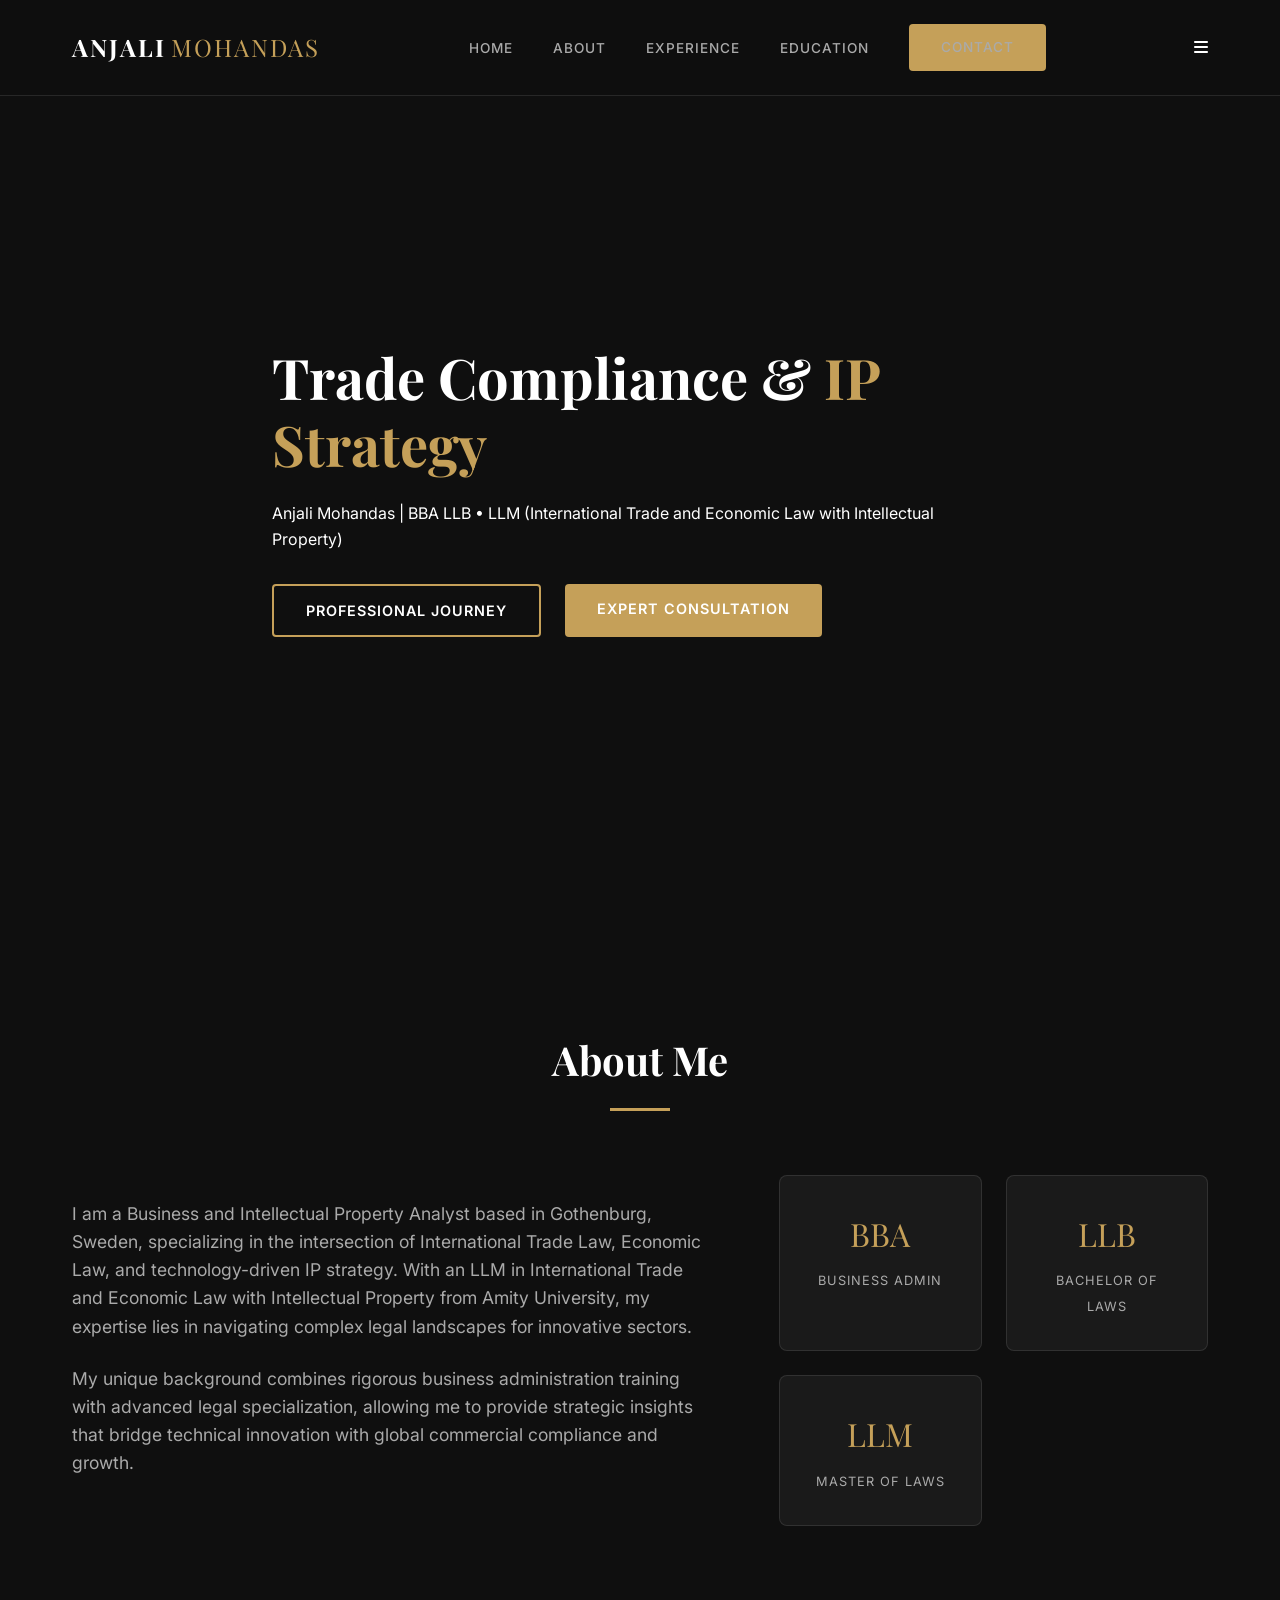
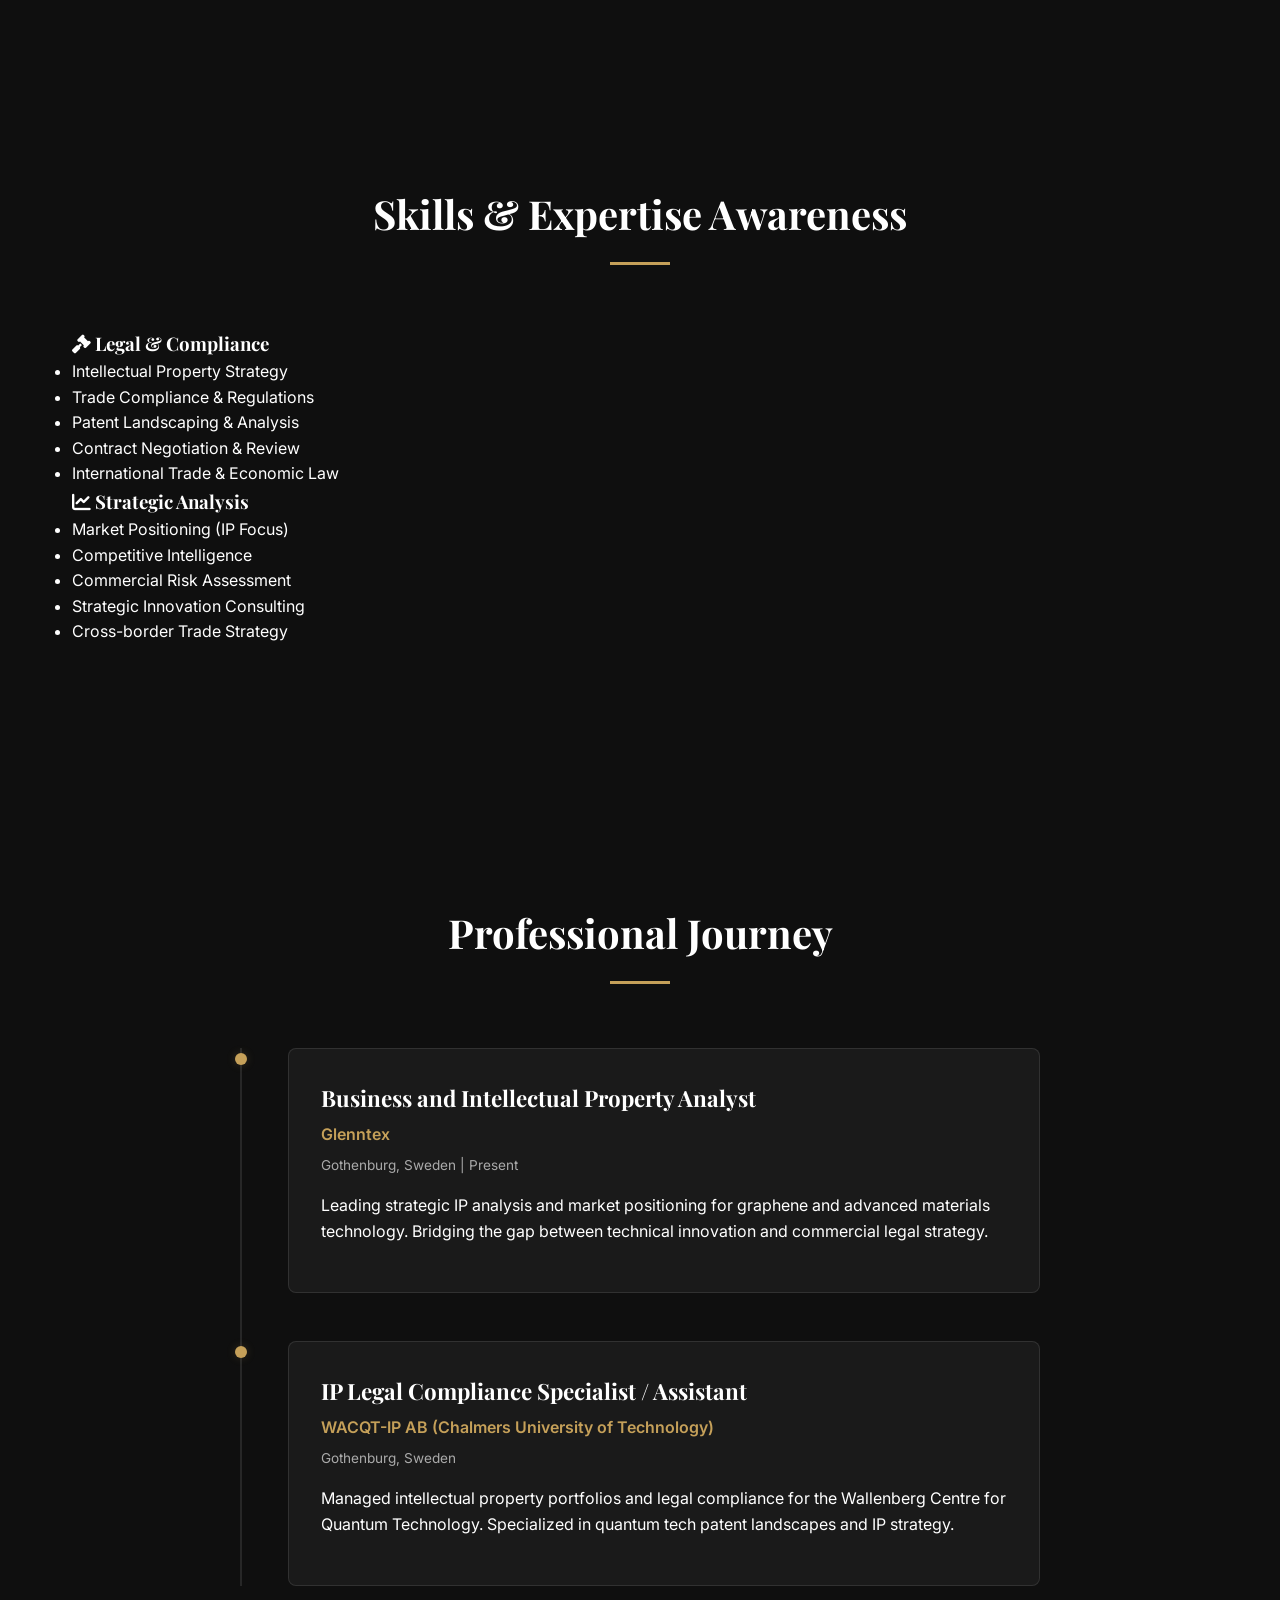
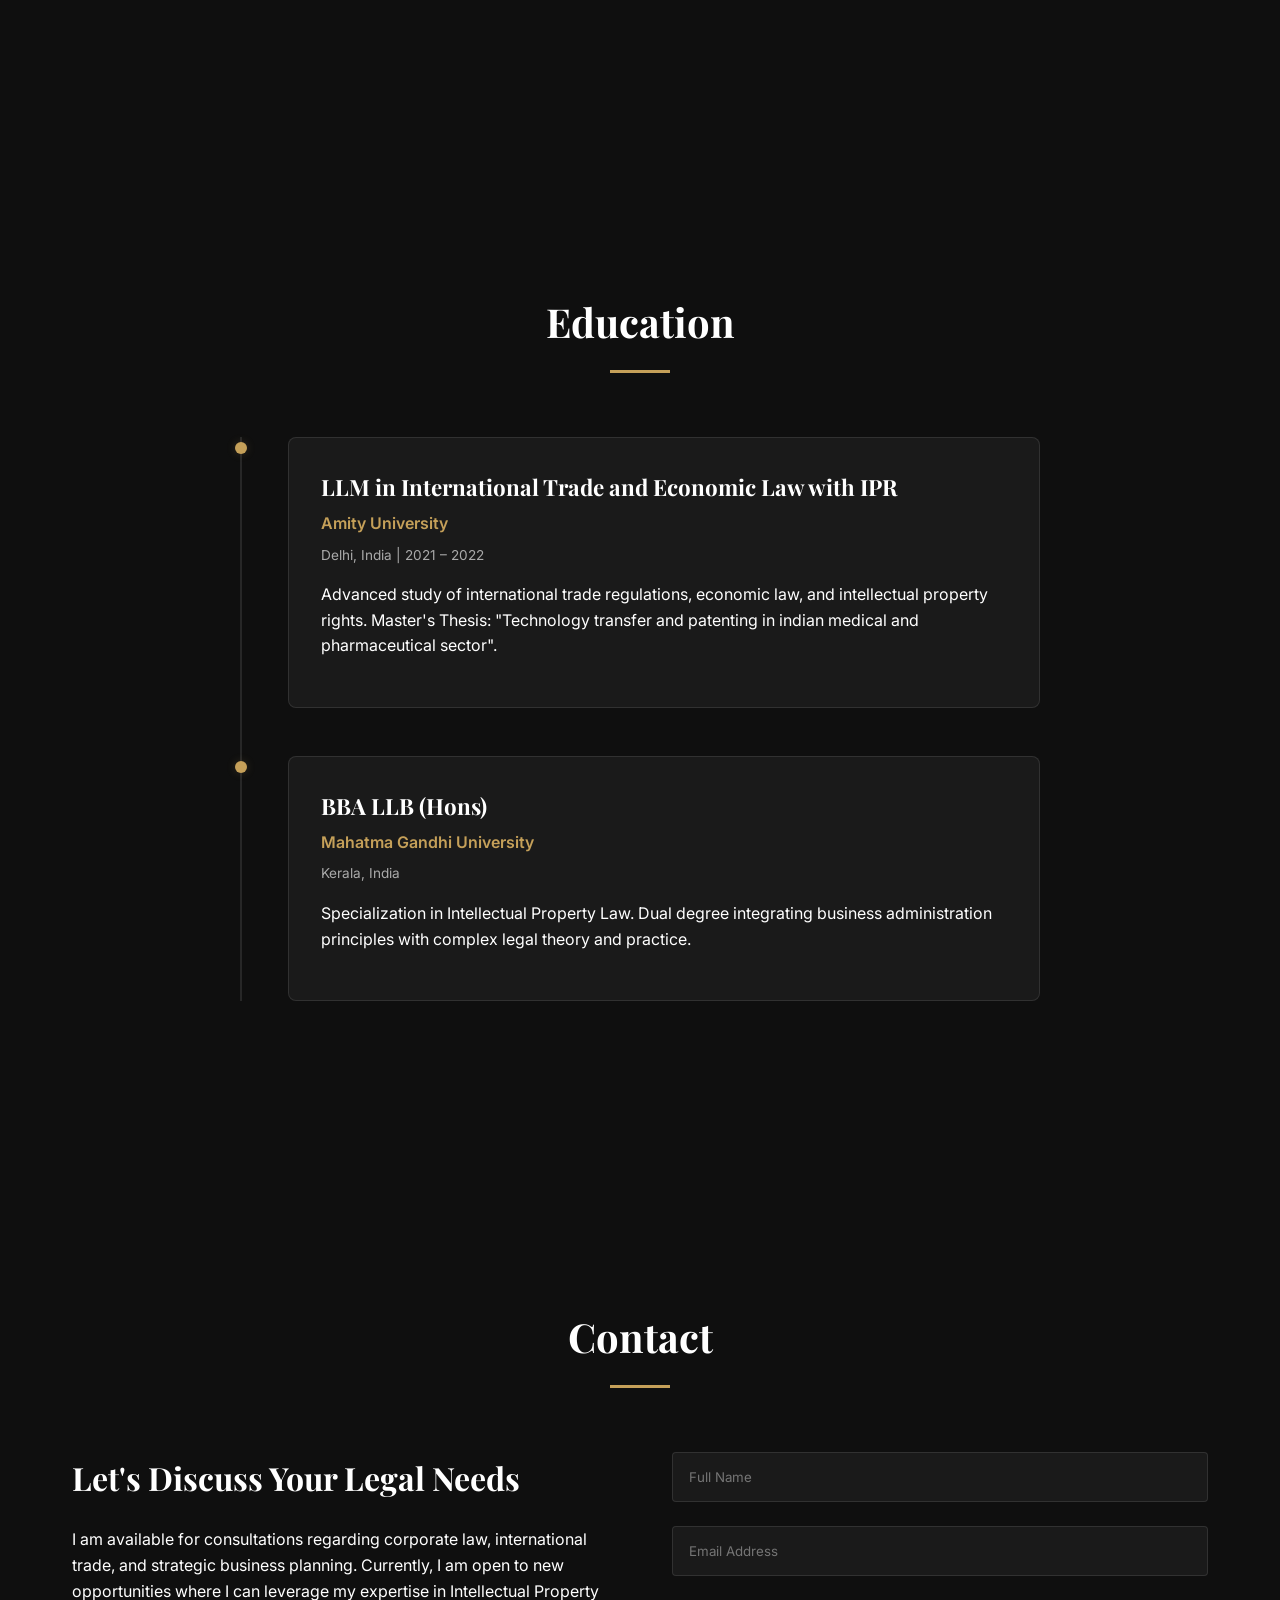
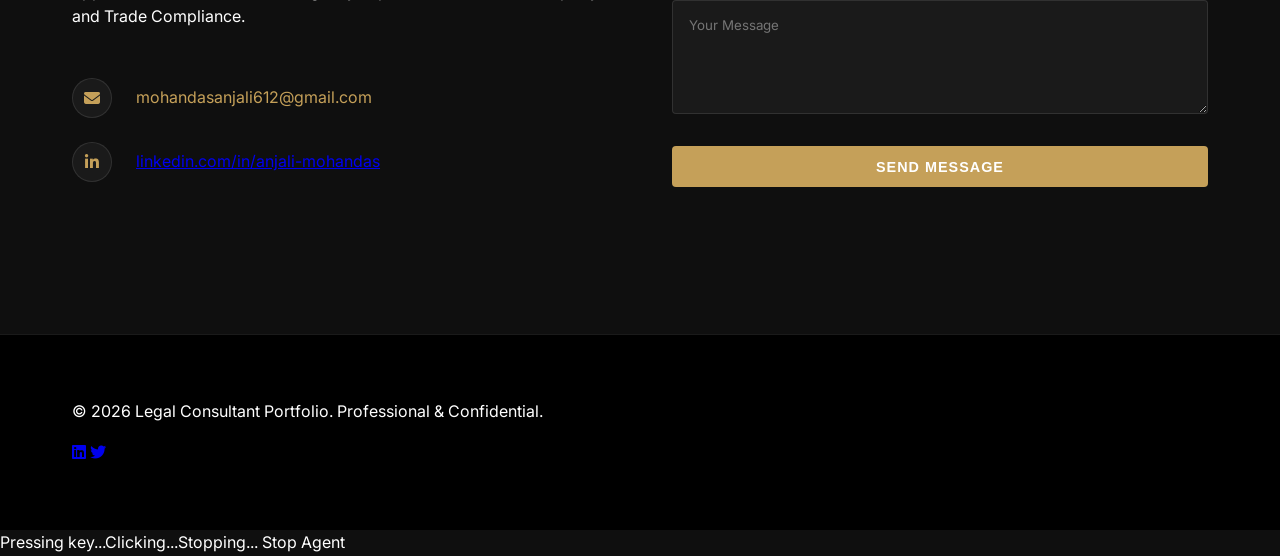
==== index.html @ e1465876 "Create index.html" ====
<!DOCTYPE html>
<html lang="en">

<head>
    <meta charset="UTF-8">
    <meta name="viewport" content="width=device-width, initial-scale=1.0">
    <meta name="description"
        content="Professional Portfolio of a Legal Consultant (BBA, LLB, LLM). Specialized in international business law and corporate legal strategy.">
    <title>Legal Consultant | Professional Portfolio</title>
    <!-- Google Fonts: Inter and Playfair Display for a premium look -->
    <link rel="preconnect" href="https://fonts.googleapis.com">
    <link rel="preconnect" href="https://fonts.gstatic.com" crossorigin>
    <link
        href="https://fonts.googleapis.com/css2?family=Inter:wght@300;400;600&family=Playfair+Display:ital,wght@0,700;1,700&display=swap"
        rel="stylesheet">
    <!-- Font Awesome for icons -->
    <link rel="stylesheet" href="https://cdnjs.cloudflare.com/ajax/libs/font-awesome/6.4.0/css/all.min.css">
    <link rel="stylesheet" href="style.css">
</head>

<body class="dark-theme">
    <nav class="navbar">
        <div class="container">
            <a href="#" class="logo">ANJALI<span>MOHANDAS</span></a>
            <ul class="nav-links">
                <li><a href="#home">Home</a></li>
                <li><a href="#about">About</a></li>
                <li><a href="#experience">Experience</a></li>
                <li><a href="#education">Education</a></li>
                <li><a href="#contact" class="btn btn-primary">Contact</a></li>
            </ul>
            <div class="menu-toggle">
                <i class="fas fa-bars"></i>
            </div>
        </div>
    </nav>

    <header id="home" class="hero">
        <div class="hero-overlay"></div>
        <div class="container hero-content">
            <h1 class="fade-in">Trade Compliance & <span>IP Strategy</span></h1>
            <p class="fade-in delay-1">Anjali Mohandas | BBA LLB • LLM (International Trade and Economic Law with
                Intellectual Property)</p>
            <div class="hero-btns fade-in delay-2">
                <a href="#experience" class="btn btn-outline">Professional Journey</a>
                <a href="#contact" class="btn btn-primary">Expert Consultation</a>

            </div>
        </div>
    </header>

    <section id="about" class="section about">
        <div class="container">
            <div class="section-header">
                <h2 class="title">About Me</h2>
                <div class="underline"></div>
            </div>
            <div class="about-grid">
                <div class="about-text">
                    <p>I am a Business and Intellectual Property Analyst based in Gothenburg, Sweden, specializing in
                        the intersection of International Trade Law, Economic Law, and technology-driven IP strategy.
                        With an
                        LLM in International Trade and Economic Law with Intellectual Property from Amity University, my
                        expertise lies in navigating complex legal
                        landscapes for innovative sectors.</p>
                    <p>My unique background combines rigorous business administration training with advanced legal
                        specialization, allowing me to provide strategic insights that bridge technical innovation with
                        global commercial compliance and growth.</p>
                </div>
                <div class="about-stats">
                    <div class="stat-card">
                        <span class="stat-number">BBA</span>
                        <span class="stat-label">Business Admin</span>
                    </div>
                    <div class="stat-card">
                        <span class="stat-number">LLB</span>
                        <span class="stat-label">Bachelor of Laws</span>
                    </div>
                    <div class="stat-card">
                        <span class="stat-number">LLM</span>
                        <span class="stat-label">Master of Laws</span>
                    </div>
                </div>
            </div>
        </div>
    </section>

    <section id="skills" class="section skills">
        <div class="container">
            <div class="section-header">
                <h2 class="title">Skills & Expertise Awareness</h2>
                <div class="underline"></div>
            </div>
            <div class="skills-grid">
                <div class="skill-category">
                    <h3><i class="fas fa-gavel"></i> Legal & Compliance</h3>
                    <ul class="skill-list">
                        <li>Intellectual Property Strategy</li>
                        <li>Trade Compliance & Regulations</li>
                        <li>Patent Landscaping & Analysis</li>
                        <li>Contract Negotiation & Review</li>
                        <li>International Trade & Economic Law</li>
                    </ul>
                </div>
                <div class="skill-category">
                    <h3><i class="fas fa-chart-line"></i> Strategic Analysis</h3>
                    <ul class="skill-list">
                        <li>Market Positioning (IP Focus)</li>
                        <li>Competitive Intelligence</li>
                        <li>Commercial Risk Assessment</li>
                        <li>Strategic Innovation Consulting</li>
                        <li>Cross-border Trade Strategy</li>
                    </ul>
                </div>

            </div>
        </div>
    </section>

    <section id="experience" class="section experience">
        <div class="container">
            <div class="section-header">
                <h2 class="title">Professional Journey</h2>
                <div class="underline"></div>
            </div>
            <div class="timeline">
                <div class="timeline-item">
                    <div class="timeline-dot"></div>
                    <div class="timeline-content">
                        <h3>Business and Intellectual Property Analyst</h3>
                        <p class="company">Glenntex</p>
                        <p class="date">Gothenburg, Sweden | Present</p>
                        <p>Leading strategic IP analysis and market positioning for graphene and advanced materials
                            technology. Bridging the gap between technical innovation and commercial legal strategy.</p>
                    </div>
                </div>
                <div class="timeline-item">
                    <div class="timeline-dot"></div>
                    <div class="timeline-content">
                        <h3>IP Legal Compliance Specialist / Assistant</h3>
                        <p class="company">WACQT-IP AB (Chalmers University of Technology)</p>
                        <p class="date">Gothenburg, Sweden</p>
                        <p>Managed intellectual property portfolios and legal compliance for the Wallenberg Centre for
                            Quantum Technology. Specialized in quantum tech patent landscapes and IP strategy.</p>
                    </div>
                </div>
            </div>
        </div>
    </section>

    <section id="education" class="section education">
        <div class="container">
            <div class="section-header">
                <h2 class="title">Education</h2>
                <div class="underline"></div>
            </div>
            <div class="timeline">
                <div class="timeline-item">
                    <div class="timeline-dot"></div>
                    <div class="timeline-content">
                        <h3>LLM in International Trade and Economic Law with IPR</h3>
                        <p class="company">Amity University</p>
                        <p class="date">Delhi, India | 2021 – 2022</p>
                        <p>Advanced study of international trade regulations, economic law, and intellectual property
                            rights. Master's Thesis: "Technology transfer and patenting in indian medical and
                            pharmaceutical sector".</p>
                    </div>
                </div>
                <div class="timeline-item">
                    <div class="timeline-dot"></div>
                    <div class="timeline-content">
                        <h3>BBA LLB (Hons)</h3>
                        <p class="company">Mahatma Gandhi University</p>
                        <p class="date">Kerala, India</p>
                        <p>Specialization in Intellectual Property Law. Dual degree integrating business administration
                            principles with complex legal theory and practice.</p>
                    </div>
                </div>
            </div>
        </div>
    </section>

    <section id="contact" class="section contact">
        <div class="container">
            <div class="section-header">
                <h2 class="title">Contact</h2>
                <div class="underline"></div>
            </div>
            <div class="contact-wrapper">
                <div class="contact-info">
                    <h3>Let's Discuss Your Legal Needs</h3>
                    <p>I am available for consultations regarding corporate law, international trade, and strategic
                        business planning. Currently, I am open to new opportunities where I can leverage my expertise
                        in Intellectual Property and Trade Compliance.</p>
                    <div class="contact-details">
                        <div class="detail-item">
                            <i class="fas fa-envelope"></i>
                            <span>mohandasanjali612@gmail.com</span>
                        </div>
                        <div class="detail-item">
                            <i class="fab fa-linkedin-in"></i>
                            <a href="https://www.linkedin.com/in/anjali-mohandas/" target="_blank"
                                class="contact-link">linkedin.com/in/anjali-mohandas</a>
                        </div>
                    </div>
                </div>
                <form class="contact-form">
                    <div class="form-group">
                        <input type="text" placeholder="Full Name" required>
                    </div>
                    <div class="form-group">
                        <input type="email" placeholder="Email Address" required>
                    </div>
                    <div class="form-group">
                        <textarea placeholder="Your Message" rows="5" required></textarea>
                    </div>
                    <button type="submit" class="btn btn-primary full-width">Send Message</button>
                </form>
            </div>
        </div>
    </section>

    <footer class="footer">
        <div class="container">
            <div class="footer-content">
                <p>&copy; 2026 Legal Consultant Portfolio. Professional & Confidential.</p>
                <div class="social-links">
                    <a href="#"><i class="fab fa-linkedin"></i></a>
                    <a href="#"><i class="fab fa-twitter"></i></a>
                </div>
            </div>
        </div>
    </footer>

    <script src="main.js"></script>
</body>

</html>
Pressing key...Clicking...Stopping...

Stop Agent
---- style.css ----
:root {
      --primary-color: #C5A059; /* Gold/Brass */
    --primary-hover: #b08d4a;
      --bg-dark: #0F0F0F;
      --bg-card: #1A1A1A;
      --text-main: #FFFFFF;
      --text-muted: #AAAAAA;
      --accent-glow: rgba(197, 160, 89, 0.2);
      --border-color: rgba(255, 255, 255, 0.1);
      --transition: all 0.3s cubic-bezier(0.4, 0, 0.2, 1);
}

* {
      margin: 0;
      padding: 0;
      box-sizing: border-box;
}

html {
      scroll-behavior: smooth;
}

body {
      font-family: 'Inter', sans-serif;
      background-color: var(--bg-dark);
      color: var(--text-main);
      line-height: 1.6;
      overflow-x: hidden;
}

h1, h2, h3, .logo {
      font-family: 'Playfair Display', serif;
}

.container {
      max-width: 1200px;
      margin: 0 auto;
      padding: 0 2rem;
}

/* Typography */
h1 {
      font-size: 3.5rem;
      line-height: 1.2;
      margin-bottom: 1.5rem;
}

h2 {
      font-size: 2.5rem;
}

p {
      margin-bottom: 1rem;
}

span {
      color: var(--primary-color);
}

/* Buttons */
.btn {
      display: inline-block;
      padding: 0.8rem 2rem;
      border-radius: 4px;
      text-decoration: none;
      font-weight: 600;
      font-size: 0.9rem;
      text-transform: uppercase;
      letter-spacing: 1px;
      cursor: pointer;
      transition: var(--transition);
      border: none;
}

.btn-primary {
      background-color: var(--primary-color);
      color: white;
}

.btn-primary:hover {
      background-color: var(--primary-hover);
      transform: translateY(-2px);
      box-shadow: 0 4px 15px var(--accent-glow);
}

.btn-outline {
      background: transparent;
      color: white;
      border: 2px solid var(--primary-color);
}

.btn-outline:hover {
      background: var(--primary-color);
      transform: translateY(-2px);
}

.full-width {
      width: 100%;
}

/* Navbar */
.navbar {
      position: fixed;
      top: 0;
      left: 0;
      width: 100%;
      padding: 1.5rem 0;
      background: rgba(15, 15, 15, 0.95);
      backdrop-filter: blur(10px);
      z-index: 1000;
      border-bottom: 1px solid var(--border-color);
}

.navbar .container {
      display: flex;
      justify-content: space-between;
      align-items: center;
}

.logo {
      font-size: 1.5rem;
      font-weight: 700;
      color: white;
      text-decoration: none;
      letter-spacing: 2px;
}

.logo span {
      font-weight: 300;
      margin-left: 5px;
}

.nav-links {
      display: flex;
      list-style: none;
      align-items: center;
      gap: 2.5rem;
}

.nav-links a {
      text-decoration: none;
      color: var(--text-muted);
      font-size: 0.85rem;
      font-weight: 500;
      text-transform: uppercase;
      letter-spacing: 1px;
      transition: var(--transition);
}

.nav-links a:hover {
      color: var(--primary-color);
}

/* Hero Section */
.hero {
      height: 100vh;
      display: flex;
      align-items: center;
      background: linear-gradient(135deg, rgba(15, 15, 15, 0.8), rgba(15, 15, 15, 0.95)), url('https://images.unsplash.com/photo-1589829545856-d10d557cf95f?auto=format&fit=crop&q=80&w=1920');
      background-size: cover;
      background-position: center;
      background-attachment: fixed;
      position: relative;
      padding-top: 80px;
}

.hero-content {
      max-width: 800px;
      position: relative;
      z-index: 2;
}

.hero-btns {
      margin-top: 2rem;
      display: flex;
      gap: 1.5rem;
}

/* Common Section Styles */
.section {
      padding: 8rem 0;
}

.section-header {
      text-align: center;
      margin-bottom: 4rem;
}

.underline {
      width: 60px;
      height: 3px;
      background: var(--primary-color);
      margin: 1rem auto 0;
}

/* About Section */
.about-grid {
      display: grid;
      grid-template-columns: 1.2fr 0.8fr;
      gap: 4rem;
      align-items: center;
}

.about-text p {
      color: var(--text-muted);
      font-size: 1.1rem;
      margin-bottom: 1.5rem;
}

.about-stats {
      display: grid;
      grid-template-columns: repeat(auto-fit, minmax(150px, 1fr));
      gap: 1.5rem;
}

.stat-card {
      background: var(--bg-card);
      padding: 2rem;
      text-align: center;
      border-radius: 8px;
      border: 1px solid var(--border-color);
      transition: var(--transition);
}

.stat-card:hover {
      border-color: var(--primary-color);
      transform: translateY(-5px);
}

.stat-number {
      display: block;
      font-family: 'Playfair Display', serif;
      font-size: 2rem;
      color: var(--primary-color);
      margin-bottom: 0.5rem;
}

.stat-label {
      font-size: 0.8rem;
      text-transform: uppercase;
      letter-spacing: 1px;
      color: var(--text-muted);
}

/* Experience Timeline */
.timeline {
      position: relative;
      max-width: 800px;
      margin: 0 auto;
}

.timeline::before {
      content: '';
      position: absolute;
      left: 0;
      top: 0;
      height: 100%;
      width: 2px;
      background: var(--border-color);
}

.timeline-item {
      position: relative;
      padding-left: 3rem;
      margin-bottom: 3rem;
}

.timeline-dot {
      position: absolute;
      left: -5px;
      top: 5px;
      width: 12px;
      height: 12px;
      background: var(--primary-color);
      border-radius: 50%;
      box-shadow: 0 0 10px var(--accent-glow);
}

.timeline-content {
      background: var(--bg-card);
      padding: 2rem;
      border-radius: 8px;
      border: 1px solid var(--border-color);
}

.timeline-content h3 {
      margin-bottom: 0.3rem;
      font-size: 1.4rem;
}

.company {
      color: var(--primary-color);
      font-weight: 600;
      margin-bottom: 0.5rem;
}

.date {
      font-size: 0.85rem;
      color: var(--text-muted);
      margin-bottom: 1rem;
}

/* Contact Section */
.contact-wrapper {
      display: grid;
      grid-template-columns: 1fr 1fr;
      gap: 4rem;
}

.contact-info h3 {
      font-size: 2rem;
      margin-bottom: 1.5rem;
}

.contact-details {
      margin-top: 3rem;
}

.detail-item {
      display: flex;
      align-items: center;
      gap: 1.5rem;
      margin-bottom: 1.5rem;
}

.detail-item i {
      width: 40px;
      height: 40px;
      background: var(--bg-card);
      display: flex;
      align-items: center;
      justify-content: center;
      border-radius: 50%;
      color: var(--primary-color);
      border: 1px solid var(--border-color);
}

.contact-form .form-group {
      margin-bottom: 1.5rem;
}

.contact-form input, .contact-form textarea {
      width: 100%;
      padding: 1rem;
      background: var(--bg-card);
      border: 1px solid var(--border-color);
      color: white;
      border-radius: 4px;
      font-family: inherit;
      transition: var(--transition);
}

.contact-form input:focus, .contact-form textarea:focus {
      outline: none;
      border-color: var(--primary-color);
      box-shadow: 0 0 10px var(--accent-glow);
}

/* Footer */
.footer {
      padding: 4rem 0;
      border-top: 1px solid var(--border-color);
      background: #000;
}

.foot
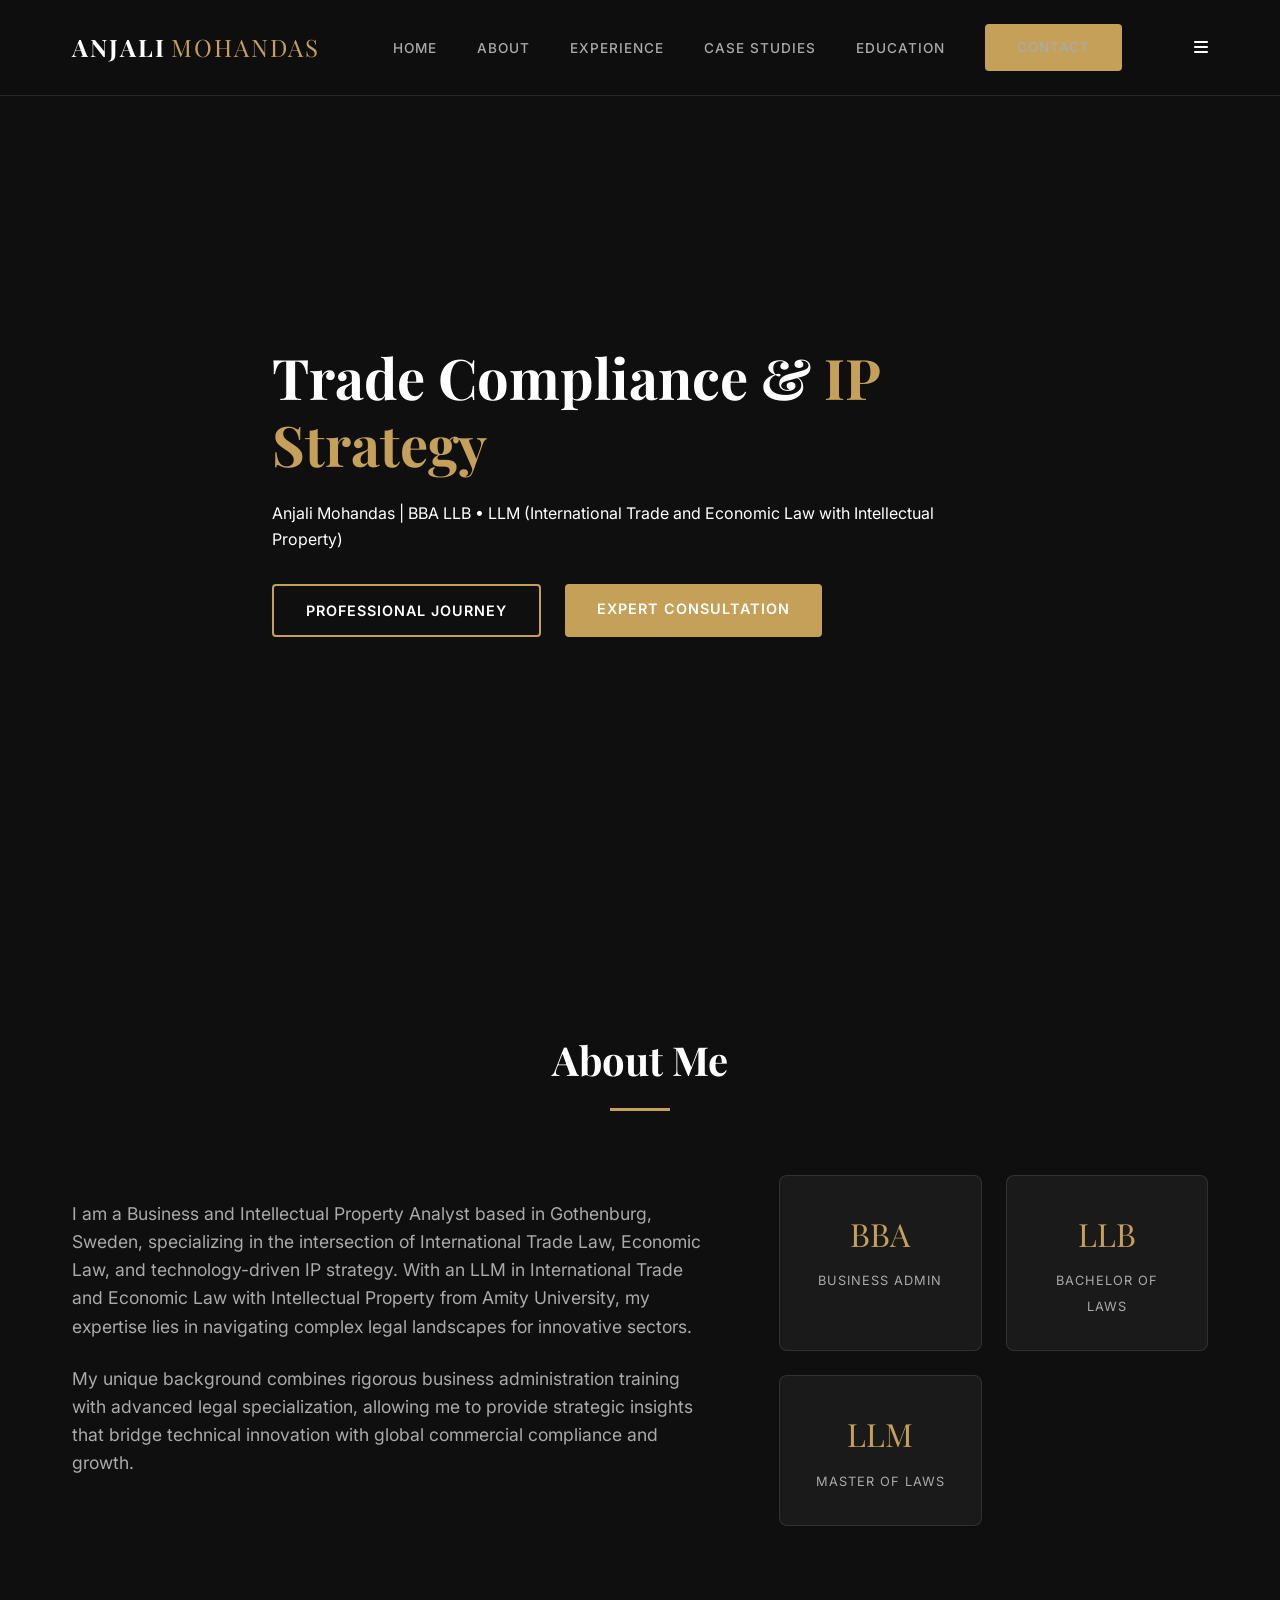
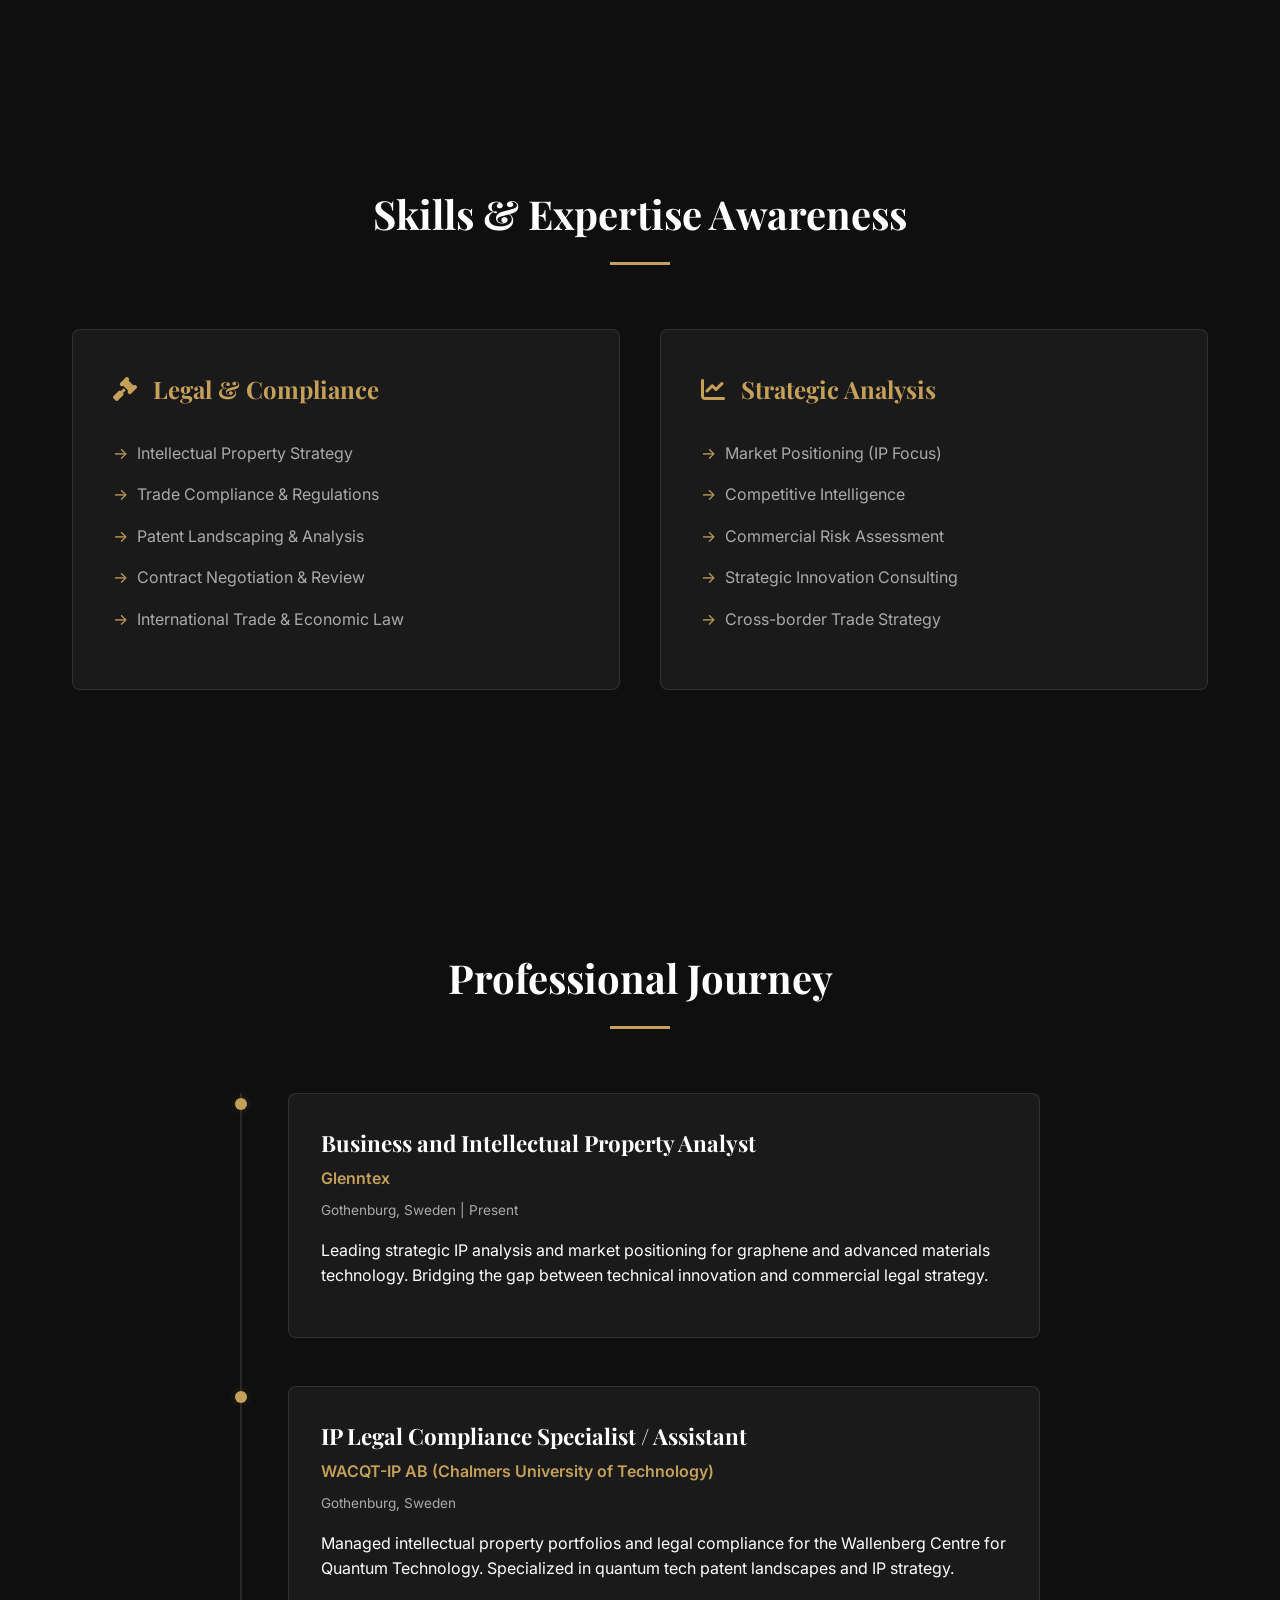
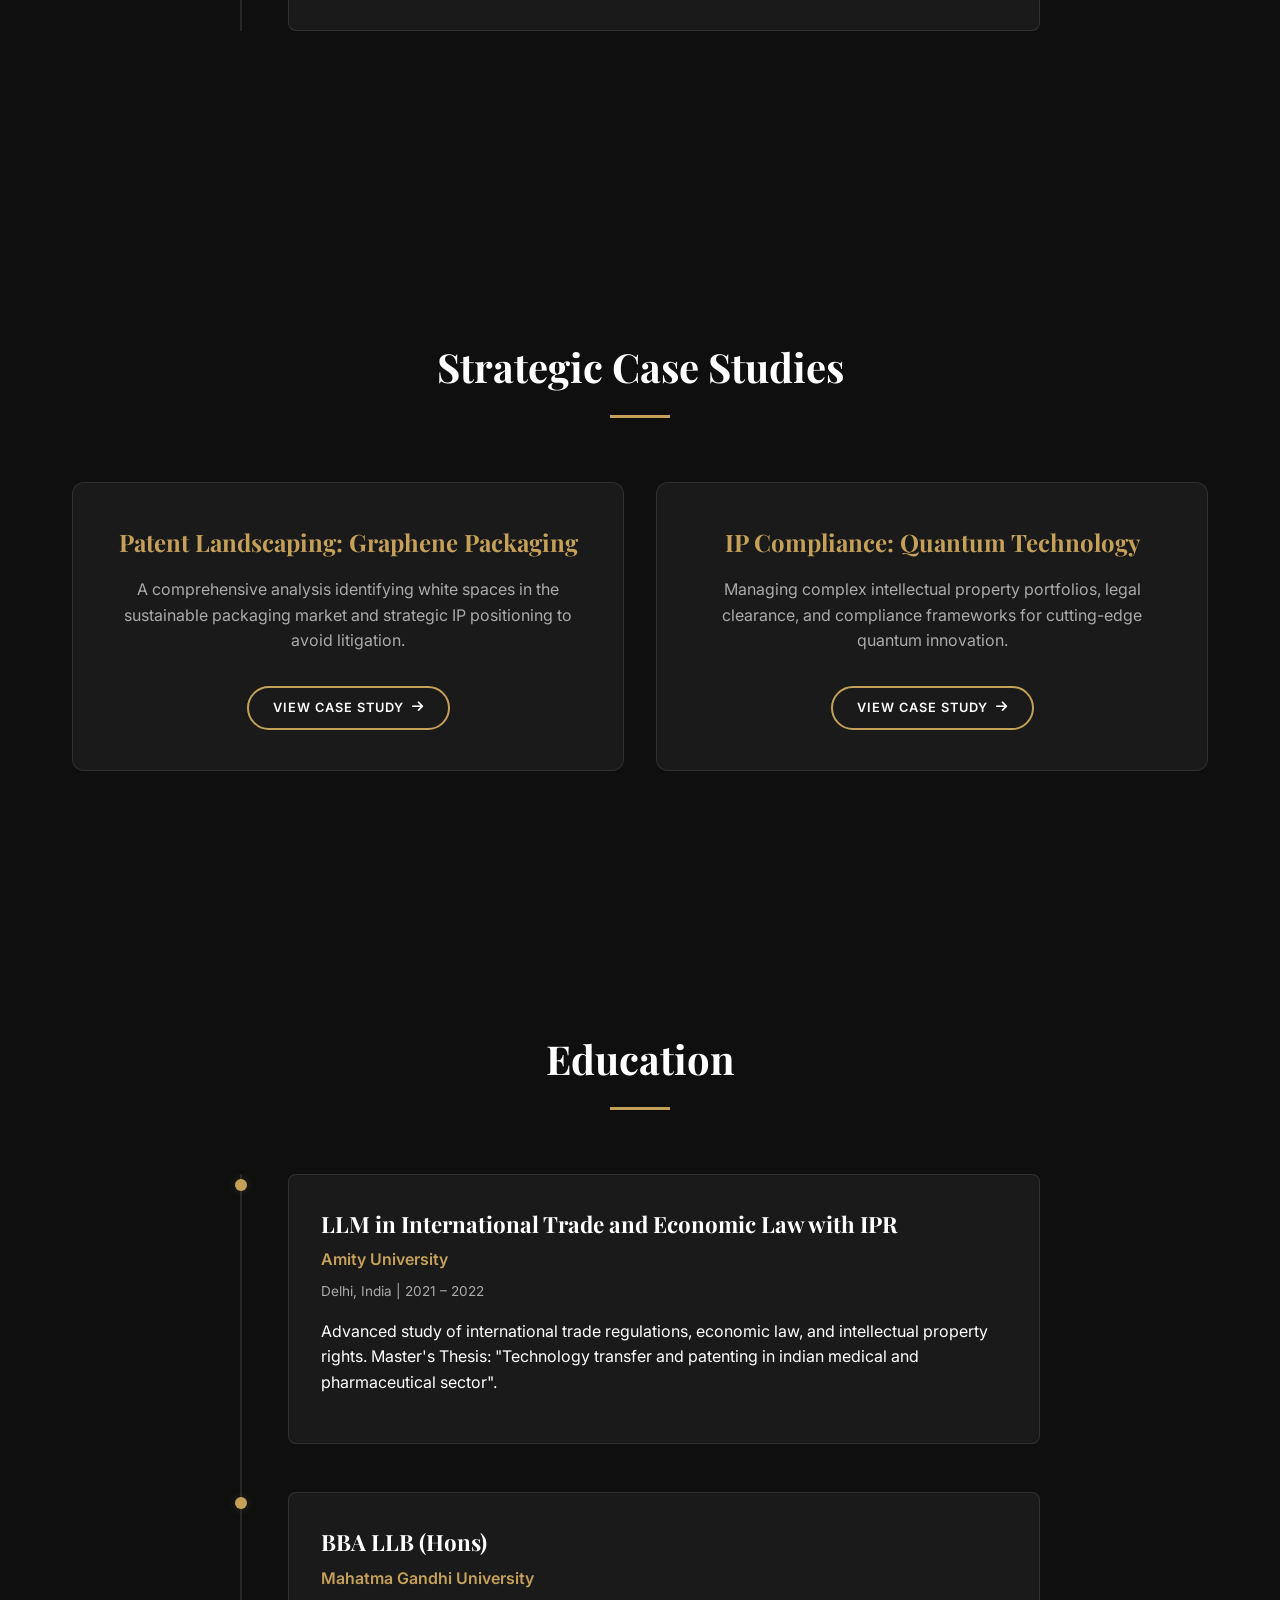
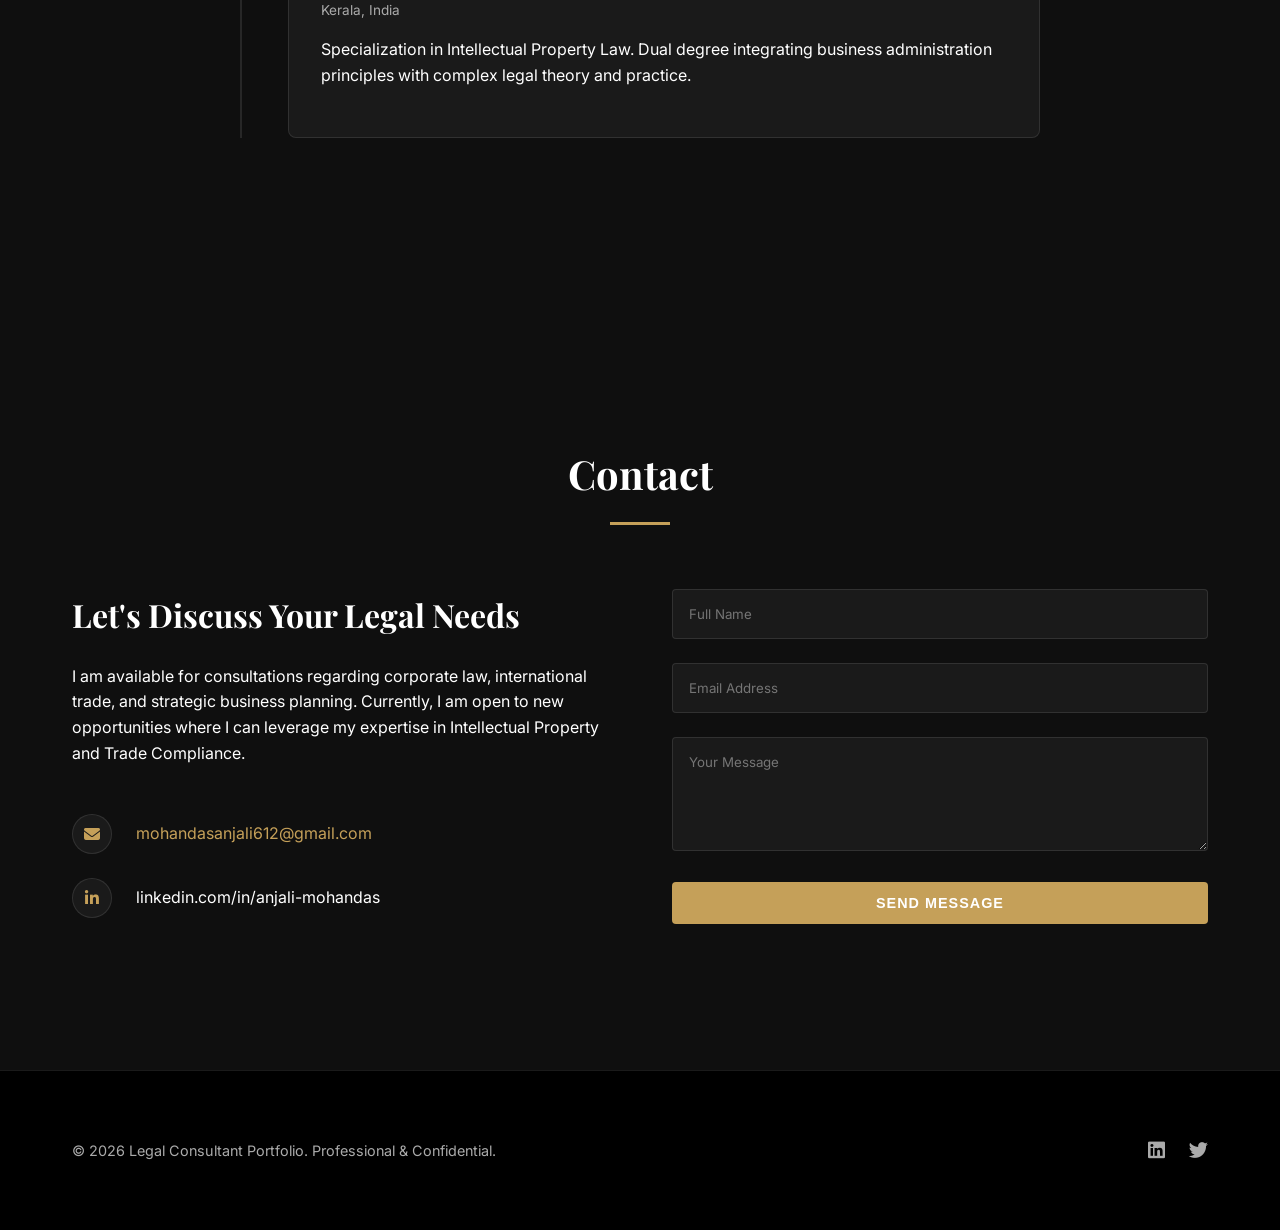
==== commit 9b9c678d: "Add files via upload" ====
--- a/index.html
+++ b/index.html
@@ -1,242 +1,276 @@
-
-<!DOCTYPE html>
-<html lang="en">
-
-<head>
-    <meta charset="UTF-8">
-    <meta name="viewport" content="width=device-width, initial-scale=1.0">
-    <meta name="description"
-        content="Professional Portfolio of a Legal Consultant (BBA, LLB, LLM). Specialized in international business law and corporate legal strategy.">
-    <title>Legal Consultant | Professional Portfolio</title>
-    <!-- Google Fonts: Inter and Playfair Display for a premium look -->
-    <link rel="preconnect" href="https://fonts.googleapis.com">
-    <link rel="preconnect" href="https://fonts.gstatic.com" crossorigin>
-    <link
-        href="https://fonts.googleapis.com/css2?family=Inter:wght@300;400;600&family=Playfair+Display:ital,wght@0,700;1,700&display=swap"
-        rel="stylesheet">
-    <!-- Font Awesome for icons -->
-    <link rel="stylesheet" href="https://cdnjs.cloudflare.com/ajax/libs/font-awesome/6.4.0/css/all.min.css">
-    <link rel="stylesheet" href="style.css">
-</head>
-
-<body class="dark-theme">
-    <nav class="navbar">
-        <div class="container">
-            <a href="#" class="logo">ANJALI<span>MOHANDAS</span></a>
-            <ul class="nav-links">
-                <li><a href="#home">Home</a></li>
-                <li><a href="#about">About</a></li>
-                <li><a href="#experience">Experience</a></li>
-                <li><a href="#education">Education</a></li>
-                <li><a href="#contact" class="btn btn-primary">Contact</a></li>
-            </ul>
-            <div class="menu-toggle">
-                <i class="fas fa-bars"></i>
-            </div>
-        </div>
-    </nav>
-
-    <header id="home" class="hero">
-        <div class="hero-overlay"></div>
-        <div class="container hero-content">
-            <h1 class="fade-in">Trade Compliance & <span>IP Strategy</span></h1>
-            <p class="fade-in delay-1">Anjali Mohandas | BBA LLB • LLM (International Trade and Economic Law with
-                Intellectual Property)</p>
-            <div class="hero-btns fade-in delay-2">
-                <a href="#experience" class="btn btn-outline">Professional Journey</a>
-                <a href="#contact" class="btn btn-primary">Expert Consultation</a>
-
-            </div>
-        </div>
-    </header>
-
-    <section id="about" class="section about">
-        <div class="container">
-            <div class="section-header">
-                <h2 class="title">About Me</h2>
-                <div class="underline"></div>
-            </div>
-            <div class="about-grid">
-                <div class="about-text">
-                    <p>I am a Business and Intellectual Property Analyst based in Gothenburg, Sweden, specializing in
-                        the intersection of International Trade Law, Economic Law, and technology-driven IP strategy.
-                        With an
-                        LLM in International Trade and Economic Law with Intellectual Property from Amity University, my
-                        expertise lies in navigating complex legal
-                        landscapes for innovative sectors.</p>
-                    <p>My unique background combines rigorous business administration training with advanced legal
-                        specialization, allowing me to provide strategic insights that bridge technical innovation with
-                        global commercial compliance and growth.</p>
-                </div>
-                <div class="about-stats">
-                    <div class="stat-card">
-                        <span class="stat-number">BBA</span>
-                        <span class="stat-label">Business Admin</span>
-                    </div>
-                    <div class="stat-card">
-                        <span class="stat-number">LLB</span>
-                        <span class="stat-label">Bachelor of Laws</span>
-                    </div>
-                    <div class="stat-card">
-                        <span class="stat-number">LLM</span>
-                        <span class="stat-label">Master of Laws</span>
-                    </div>
-                </div>
-            </div>
-        </div>
-    </section>
-
-    <section id="skills" class="section skills">
-        <div class="container">
-            <div class="section-header">
-                <h2 class="title">Skills & Expertise Awareness</h2>
-                <div class="underline"></div>
-            </div>
-            <div class="skills-grid">
-                <div class="skill-category">
-                    <h3><i class="fas fa-gavel"></i> Legal & Compliance</h3>
-                    <ul class="skill-list">
-                        <li>Intellectual Property Strategy</li>
-                        <li>Trade Compliance & Regulations</li>
-                        <li>Patent Landscaping & Analysis</li>
-                        <li>Contract Negotiation & Review</li>
-                        <li>International Trade & Economic Law</li>
-                    </ul>
-                </div>
-                <div class="skill-category">
-                    <h3><i class="fas fa-chart-line"></i> Strategic Analysis</h3>
-                    <ul class="skill-list">
-                        <li>Market Positioning (IP Focus)</li>
-                        <li>Competitive Intelligence</li>
-                        <li>Commercial Risk Assessment</li>
-                        <li>Strategic Innovation Consulting</li>
-                        <li>Cross-border Trade Strategy</li>
-                    </ul>
-                </div>
-
-            </div>
-        </div>
-    </section>
-
-    <section id="experience" class="section experience">
-        <div class="container">
-            <div class="section-header">
-                <h2 class="title">Professional Journey</h2>
-                <div class="underline"></div>
-            </div>
-            <div class="timeline">
-                <div class="timeline-item">
-                    <div class="timeline-dot"></div>
-                    <div class="timeline-content">
-                        <h3>Business and Intellectual Property Analyst</h3>
-                        <p class="company">Glenntex</p>
-                        <p class="date">Gothenburg, Sweden | Present</p>
-                        <p>Leading strategic IP analysis and market positioning for graphene and advanced materials
-                            technology. Bridging the gap between technical innovation and commercial legal strategy.</p>
-                    </div>
-                </div>
-                <div class="timeline-item">
-                    <div class="timeline-dot"></div>
-                    <div class="timeline-content">
-                        <h3>IP Legal Compliance Specialist / Assistant</h3>
-                        <p class="company">WACQT-IP AB (Chalmers University of Technology)</p>
-                        <p class="date">Gothenburg, Sweden</p>
-                        <p>Managed intellectual property portfolios and legal compliance for the Wallenberg Centre for
-                            Quantum Technology. Specialized in quantum tech patent landscapes and IP strategy.</p>
-                    </div>
-                </div>
-            </div>
-        </div>
-    </section>
-
-    <section id="education" class="section education">
-        <div class="container">
-            <div class="section-header">
-                <h2 class="title">Education</h2>
-                <div class="underline"></div>
-            </div>
-            <div class="timeline">
-                <div class="timeline-item">
-                    <div class="timeline-dot"></div>
-                    <div class="timeline-content">
-                        <h3>LLM in International Trade and Economic Law with IPR</h3>
-                        <p class="company">Amity University</p>
-                        <p class="date">Delhi, India | 2021 – 2022</p>
-                        <p>Advanced study of international trade regulations, economic law, and intellectual property
-                            rights. Master's Thesis: "Technology transfer and patenting in indian medical and
-                            pharmaceutical sector".</p>
-                    </div>
-                </div>
-                <div class="timeline-item">
-                    <div class="timeline-dot"></div>
-                    <div class="timeline-content">
-                        <h3>BBA LLB (Hons)</h3>
-                        <p class="company">Mahatma Gandhi University</p>
-                        <p class="date">Kerala, India</p>
-                        <p>Specialization in Intellectual Property Law. Dual degree integrating business administration
-                            principles with complex legal theory and practice.</p>
-                    </div>
-                </div>
-            </div>
-        </div>
-    </section>
-
-    <section id="contact" class="section contact">
-        <div class="container">
-            <div class="section-header">
-                <h2 class="title">Contact</h2>
-                <div class="underline"></div>
-            </div>
-            <div class="contact-wrapper">
-                <div class="contact-info">
-                    <h3>Let's Discuss Your Legal Needs</h3>
-                    <p>I am available for consultations regarding corporate law, international trade, and strategic
-                        business planning. Currently, I am open to new opportunities where I can leverage my expertise
-                        in Intellectual Property and Trade Compliance.</p>
-                    <div class="contact-details">
-                        <div class="detail-item">
-                            <i class="fas fa-envelope"></i>
-                            <span>mohandasanjali612@gmail.com</span>
-                        </div>
-                        <div class="detail-item">
-                            <i class="fab fa-linkedin-in"></i>
-                            <a href="https://www.linkedin.com/in/anjali-mohandas/" target="_blank"
-                                class="contact-link">linkedin.com/in/anjali-mohandas</a>
-                        </div>
-                    </div>
-                </div>
-                <form class="contact-form">
-                    <div class="form-group">
-                        <input type="text" placeholder="Full Name" required>
-                    </div>
-                    <div class="form-group">
-                        <input type="email" placeholder="Email Address" required>
-                    </div>
-                    <div class="form-group">
-                        <textarea placeholder="Your Message" rows="5" required></textarea>
-                    </div>
-                    <button type="submit" class="btn btn-primary full-width">Send Message</button>
-                </form>
-            </div>
-        </div>
-    </section>
-
-    <footer class="footer">
-        <div class="container">
-            <div class="footer-content">
-                <p>&copy; 2026 Legal Consultant Portfolio. Professional & Confidential.</p>
-                <div class="social-links">
-                    <a href="#"><i class="fab fa-linkedin"></i></a>
-                    <a href="#"><i class="fab fa-twitter"></i></a>
-                </div>
-            </div>
-        </div>
-    </footer>
-
-    <script src="main.js"></script>
-</body>
-
-</html>
-Pressing key...Clicking...Stopping...
-
-Stop Agent
+<!DOCTYPE html>
+<html lang="en">
+
+<head>
+    <meta charset="UTF-8">
+    <meta name="viewport" content="width=device-width, initial-scale=1.0">
+    <meta name="description"
+        content="Professional Portfolio of a Legal Consultant (BBA, LLB, LLM). Specialized in international business law and corporate legal strategy.">
+    <title>Legal Consultant | Professional Portfolio</title>
+    <!-- Google Fonts: Inter and Playfair Display for a premium look -->
+    <link rel="preconnect" href="https://fonts.googleapis.com">
+    <link rel="preconnect" href="https://fonts.gstatic.com" crossorigin>
+    <link
+        href="https://fonts.googleapis.com/css2?family=Inter:wght@300;400;600&family=Playfair+Display:ital,wght@0,700;1,700&display=swap"
+        rel="stylesheet">
+    <!-- Font Awesome for icons -->
+    <link rel="stylesheet" href="https://cdnjs.cloudflare.com/ajax/libs/font-awesome/6.4.0/css/all.min.css">
+    <link rel="stylesheet" href="style.css">
+</head>
+
+<body class="dark-theme">
+    <nav class="navbar">
+        <div class="container">
+            <a href="#" class="logo">ANJALI<span>MOHANDAS</span></a>
+            <ul class="nav-links">
+                <li><a href="#home">Home</a></li>
+                <li><a href="#about">About</a></li>
+                <li><a href="#experience">Experience</a></li>
+                <li><a href="#case-studies">Case Studies</a></li>
+                <li><a href="#education">Education</a></li>
+                <li><a href="#contact" class="btn btn-primary">Contact</a></li>
+            </ul>
+            <div class="menu-toggle">
+                <i class="fas fa-bars"></i>
+            </div>
+        </div>
+    </nav>
+
+    <header id="home" class="hero">
+        <div class="hero-overlay"></div>
+        <div class="container hero-content">
+            <h1 class="fade-in">Trade Compliance & <span>IP Strategy</span></h1>
+            <p class="fade-in delay-1">Anjali Mohandas | BBA LLB • LLM (International Trade and Economic Law with
+                Intellectual Property)</p>
+            <div class="hero-btns fade-in delay-2">
+                <a href="#experience" class="btn btn-outline">Professional Journey</a>
+                <a href="#contact" class="btn btn-primary">Expert Consultation</a>
+
+            </div>
+        </div>
+    </header>
+
+    <section id="about" class="section about">
+        <div class="container">
+            <div class="section-header">
+                <h2 class="title">About Me</h2>
+                <div class="underline"></div>
+            </div>
+            <div class="about-grid">
+                <div class="about-text">
+                    <p>I am a Business and Intellectual Property Analyst based in Gothenburg, Sweden, specializing in
+                        the intersection of International Trade Law, Economic Law, and technology-driven IP strategy.
+                        With an
+                        LLM in International Trade and Economic Law with Intellectual Property from Amity University, my
+                        expertise lies in navigating complex legal
+                        landscapes for innovative sectors.</p>
+                    <p>My unique background combines rigorous business administration training with advanced legal
+                        specialization, allowing me to provide strategic insights that bridge technical innovation with
+                        global commercial compliance and growth.</p>
+                </div>
+                <div class="about-stats">
+                    <div class="stat-card">
+                        <span class="stat-number">BBA</span>
+                        <span class="stat-label">Business Admin</span>
+                    </div>
+                    <div class="stat-card">
+                        <span class="stat-number">LLB</span>
+                        <span class="stat-label">Bachelor of Laws</span>
+                    </div>
+                    <div class="stat-card">
+                        <span class="stat-number">LLM</span>
+                        <span class="stat-label">Master of Laws</span>
+                    </div>
+                </div>
+            </div>
+        </div>
+    </section>
+
+    <section id="skills" class="section skills">
+        <div class="container">
+            <div class="section-header">
+                <h2 class="title">Skills & Expertise Awareness</h2>
+                <div class="underline"></div>
+            </div>
+            <div class="skills-grid">
+                <div class="skill-category">
+                    <h3><i class="fas fa-gavel"></i> Legal & Compliance</h3>
+                    <ul class="skill-list">
+                        <li>Intellectual Property Strategy</li>
+                        <li>Trade Compliance & Regulations</li>
+                        <li>Patent Landscaping & Analysis</li>
+                        <li>Contract Negotiation & Review</li>
+                        <li>International Trade & Economic Law</li>
+                    </ul>
+                </div>
+                <div class="skill-category">
+                    <h3><i class="fas fa-chart-line"></i> Strategic Analysis</h3>
+                    <ul class="skill-list">
+                        <li>Market Positioning (IP Focus)</li>
+                        <li>Competitive Intelligence</li>
+                        <li>Commercial Risk Assessment</li>
+                        <li>Strategic Innovation Consulting</li>
+                        <li>Cross-border Trade Strategy</li>
+                    </ul>
+                </div>
+
+            </div>
+        </div>
+    </section>
+
+    <section id="experience" class="section experience">
+        <div class="container">
+            <div class="section-header">
+                <h2 class="title">Professional Journey</h2>
+                <div class="underline"></div>
+            </div>
+            <div class="timeline">
+                <div class="timeline-item">
+                    <div class="timeline-dot"></div>
+                    <div class="timeline-content">
+                        <h3>Business and Intellectual Property Analyst</h3>
+                        <p class="company">Glenntex</p>
+                        <p class="date">Gothenburg, Sweden | Present</p>
+                        <p>Leading strategic IP analysis and market positioning for graphene and advanced materials
+                            technology. Bridging the gap between technical innovation and commercial legal strategy.</p>
+                    </div>
+                </div>
+                <div class="timeline-item">
+                    <div class="timeline-dot"></div>
+                    <div class="timeline-content">
+                        <h3>IP Legal Compliance Specialist / Assistant</h3>
+                        <p class="company">WACQT-IP AB (Chalmers University of Technology)</p>
+                        <p class="date">Gothenburg, Sweden</p>
+                        <p>Managed intellectual property portfolios and legal compliance for the Wallenberg Centre for
+                            Quantum Technology. Specialized in quantum tech patent landscapes and IP strategy.</p>
+                    </div>
+                </div>
+            </div>
+        </div>
+    </section>
+
+    <section id="case-studies" class="section case-studies">
+        <div class="container">
+            <div class="section-header">
+                <h2 class="title">Strategic Case Studies</h2>
+                <div class="underline"></div>
+            </div>
+            <div class="cs-grid"
+                style="display: grid; grid-template-columns: repeat(auto-fit, minmax(300px, 1fr)); gap: 2rem;">
+                <div class="info-card"
+                    style="background: var(--bg-card); padding: 2.5rem; border-radius: 12px; border: 1px solid var(--border-color); text-align: center; transition: all 0.3s ease;">
+                    <h3 style="color: var(--primary-color); margin-bottom: 1rem; font-size: 1.5rem;">Patent Landscaping:
+                        Graphene Packaging</h3>
+                    <p
+                        style="color: var(--text-muted); margin-bottom: 2rem; max-width: 600px; margin-left: auto; margin-right: auto; line-height: 1.6;">
+                        A comprehensive analysis identifying white spaces in the sustainable packaging market and
+                        strategic IP positioning to avoid litigation.</p>
+                    <a href="graphene-case-study.html" class="btn btn-outline"
+                        style="border-radius: 30px; display: inline-flex; align-items: center; font-size: 0.8rem; padding: 0.6rem 1.5rem;">View
+                        Case Study <i class="fas fa-arrow-right" style="margin-left: 8px;"></i></a>
+                </div>
+
+                <div class="info-card"
+                    style="background: var(--bg-card); padding: 2.5rem; border-radius: 12px; border: 1px solid var(--border-color); text-align: center; transition: all 0.3s ease;">
+                    <h3 style="color: var(--primary-color); margin-bottom: 1rem; font-size: 1.5rem;">IP Compliance:
+                        Quantum Technology</h3>
+                    <p
+                        style="color: var(--text-muted); margin-bottom: 2rem; max-width: 600px; margin-left: auto; margin-right: auto; line-height: 1.6;">
+                        Managing complex intellectual property portfolios, legal clearance, and compliance frameworks
+                        for cutting-edge quantum innovation.</p>
+                    <a href="quantum-case-study.html" class="btn btn-outline"
+                        style="border-radius: 30px; display: inline-flex; align-items: center; font-size: 0.8rem; padding: 0.6rem 1.5rem;">View
+                        Case Study <i class="fas fa-arrow-right" style="margin-left: 8px;"></i></a>
+                </div>
+            </div>
+        </div>
+    </section>
+
+    <section id="education" class="section education">
+        <div class="container">
+            <div class="section-header">
+                <h2 class="title">Education</h2>
+                <div class="underline"></div>
+            </div>
+            <div class="timeline">
+                <div class="timeline-item">
+                    <div class="timeline-dot"></div>
+                    <div class="timeline-content">
+                        <h3>LLM in International Trade and Economic Law with IPR</h3>
+                        <p class="company">Amity University</p>
+                        <p class="date">Delhi, India | 2021 – 2022</p>
+                        <p>Advanced study of international trade regulations, economic law, and intellectual property
+                            rights. Master's Thesis: "Technology transfer and patenting in indian medical and
+                            pharmaceutical sector".</p>
+                    </div>
+                </div>
+                <div class="timeline-item">
+                    <div class="timeline-dot"></div>
+                    <div class="timeline-content">
+                        <h3>BBA LLB (Hons)</h3>
+                        <p class="company">Mahatma Gandhi University</p>
+                        <p class="date">Kerala, India</p>
+                        <p>Specialization in Intellectual Property Law. Dual degree integrating business administration
+                            principles with complex legal theory and practice.</p>
+                    </div>
+                </div>
+            </div>
+        </div>
+    </section>
+
+    <section id="contact" class="section contact">
+        <div class="container">
+            <div class="section-header">
+                <h2 class="title">Contact</h2>
+                <div class="underline"></div>
+            </div>
+            <div class="contact-wrapper">
+                <div class="contact-info">
+                    <h3>Let's Discuss Your Legal Needs</h3>
+                    <p>I am available for consultations regarding corporate law, international trade, and strategic
+                        business planning. Currently, I am open to new opportunities where I can leverage my expertise
+                        in Intellectual Property and Trade Compliance.</p>
+                    <div class="contact-details">
+                        <div class="detail-item">
+                            <i class="fas fa-envelope"></i>
+                            <span>mohandasanjali612@gmail.com</span>
+                        </div>
+                        <div class="detail-item">
+                            <i class="fab fa-linkedin-in"></i>
+                            <a href="https://www.linkedin.com/in/anjali-mohandas/" target="_blank"
+                                class="contact-link">linkedin.com/in/anjali-mohandas</a>
+                        </div>
+                    </div>
+                </div>
+                <form class="contact-form">
+                    <div class="form-group">
+                        <input type="text" placeholder="Full Name" required>
+                    </div>
+                    <div class="form-group">
+                        <input type="email" placeholder="Email Address" required>
+                    </div>
+                    <div class="form-group">
+                        <textarea placeholder="Your Message" rows="5" required></textarea>
+                    </div>
+                    <button type="submit" class="btn btn-primary full-width">Send Message</button>
+                </form>
+            </div>
+        </div>
+    </section>
+
+    <footer class="footer">
+        <div class="container">
+            <div class="footer-content">
+                <p>&copy; 2026 Legal Consultant Portfolio. Professional & Confidential.</p>
+                <div class="social-links">
+                    <a href="#"><i class="fab fa-linkedin"></i></a>
+                    <a href="#"><i class="fab fa-twitter"></i></a>
+                </div>
+            </div>
+        </div>
+    </footer>
+
+    <script src="main.js"></script>
+</body>
+
+</html>
--- a/style.css
+++ b/style.css
@@ -1,366 +1,575 @@
-:root {
-      --primary-color: #C5A059; /* Gold/Brass */
-    --primary-hover: #b08d4a;
-      --bg-dark: #0F0F0F;
-      --bg-card: #1A1A1A;
-      --text-main: #FFFFFF;
-      --text-muted: #AAAAAA;
-      --accent-glow: rgba(197, 160, 89, 0.2);
-      --border-color: rgba(255, 255, 255, 0.1);
-      --transition: all 0.3s cubic-bezier(0.4, 0, 0.2, 1);
-}
-
-* {
-      margin: 0;
-      padding: 0;
-      box-sizing: border-box;
-}
-
-html {
-      scroll-behavior: smooth;
-}
-
-body {
-      font-family: 'Inter', sans-serif;
-      background-color: var(--bg-dark);
-      color: var(--text-main);
-      line-height: 1.6;
-      overflow-x: hidden;
-}
-
-h1, h2, h3, .logo {
-      font-family: 'Playfair Display', serif;
-}
-
-.container {
-      max-width: 1200px;
-      margin: 0 auto;
-      padding: 0 2rem;
-}
-
-/* Typography */
-h1 {
-      font-size: 3.5rem;
-      line-height: 1.2;
-      margin-bottom: 1.5rem;
-}
-
-h2 {
-      font-size: 2.5rem;
-}
-
-p {
-      margin-bottom: 1rem;
-}
-
-span {
-      color: var(--primary-color);
-}
-
-/* Buttons */
-.btn {
-      display: inline-block;
-      padding: 0.8rem 2rem;
-      border-radius: 4px;
-      text-decoration: none;
-      font-weight: 600;
-      font-size: 0.9rem;
-      text-transform: uppercase;
-      letter-spacing: 1px;
-      cursor: pointer;
-      transition: var(--transition);
-      border: none;
-}
-
-.btn-primary {
-      background-color: var(--primary-color);
-      color: white;
-}
-
-.btn-primary:hover {
-      background-color: var(--primary-hover);
-      transform: translateY(-2px);
-      box-shadow: 0 4px 15px var(--accent-glow);
-}
-
-.btn-outline {
-      background: transparent;
-      color: white;
-      border: 2px solid var(--primary-color);
-}
-
-.btn-outline:hover {
-      background: var(--primary-color);
-      transform: translateY(-2px);
-}
-
-.full-width {
-      width: 100%;
-}
-
-/* Navbar */
-.navbar {
-      position: fixed;
-      top: 0;
-      left: 0;
-      width: 100%;
-      padding: 1.5rem 0;
-      background: rgba(15, 15, 15, 0.95);
-      backdrop-filter: blur(10px);
-      z-index: 1000;
-      border-bottom: 1px solid var(--border-color);
-}
-
-.navbar .container {
-      display: flex;
-      justify-content: space-between;
-      align-items: center;
-}
-
-.logo {
-      font-size: 1.5rem;
-      font-weight: 700;
-      color: white;
-      text-decoration: none;
-      letter-spacing: 2px;
-}
-
-.logo span {
-      font-weight: 300;
-      margin-left: 5px;
-}
-
-.nav-links {
-      display: flex;
-      list-style: none;
-      align-items: center;
-      gap: 2.5rem;
-}
-
-.nav-links a {
-      text-decoration: none;
-      color: var(--text-muted);
-      font-size: 0.85rem;
-      font-weight: 500;
-      text-transform: uppercase;
-      letter-spacing: 1px;
-      transition: var(--transition);
-}
-
-.nav-links a:hover {
-      color: var(--primary-color);
-}
-
-/* Hero Section */
-.hero {
-      height: 100vh;
-      display: flex;
-      align-items: center;
-      background: linear-gradient(135deg, rgba(15, 15, 15, 0.8), rgba(15, 15, 15, 0.95)), url('https://images.unsplash.com/photo-1589829545856-d10d557cf95f?auto=format&fit=crop&q=80&w=1920');
-      background-size: cover;
-      background-position: center;
-      background-attachment: fixed;
-      position: relative;
-      padding-top: 80px;
-}
-
-.hero-content {
-      max-width: 800px;
-      position: relative;
-      z-index: 2;
-}
-
-.hero-btns {
-      margin-top: 2rem;
-      display: flex;
-      gap: 1.5rem;
-}
-
-/* Common Section Styles */
-.section {
-      padding: 8rem 0;
-}
-
-.section-header {
-      text-align: center;
-      margin-bottom: 4rem;
-}
-
-.underline {
-      width: 60px;
-      height: 3px;
-      background: var(--primary-color);
-      margin: 1rem auto 0;
-}
-
-/* About Section */
-.about-grid {
-      display: grid;
-      grid-template-columns: 1.2fr 0.8fr;
-      gap: 4rem;
-      align-items: center;
-}
-
-.about-text p {
-      color: var(--text-muted);
-      font-size: 1.1rem;
-      margin-bottom: 1.5rem;
-}
-
-.about-stats {
-      display: grid;
-      grid-template-columns: repeat(auto-fit, minmax(150px, 1fr));
-      gap: 1.5rem;
-}
-
-.stat-card {
-      background: var(--bg-card);
-      padding: 2rem;
-      text-align: center;
-      border-radius: 8px;
-      border: 1px solid var(--border-color);
-      transition: var(--transition);
-}
-
-.stat-card:hover {
-      border-color: var(--primary-color);
-      transform: translateY(-5px);
-}
-
-.stat-number {
-      display: block;
-      font-family: 'Playfair Display', serif;
-      font-size: 2rem;
-      color: var(--primary-color);
-      margin-bottom: 0.5rem;
-}
-
-.stat-label {
-      font-size: 0.8rem;
-      text-transform: uppercase;
-      letter-spacing: 1px;
-      color: var(--text-muted);
-}
-
-/* Experience Timeline */
-.timeline {
-      position: relative;
-      max-width: 800px;
-      margin: 0 auto;
-}
-
-.timeline::before {
-      content: '';
-      position: absolute;
-      left: 0;
-      top: 0;
-      height: 100%;
-      width: 2px;
-      background: var(--border-color);
-}
-
-.timeline-item {
-      position: relative;
-      padding-left: 3rem;
-      margin-bottom: 3rem;
-}
-
-.timeline-dot {
-      position: absolute;
-      left: -5px;
-      top: 5px;
-      width: 12px;
-      height: 12px;
-      background: var(--primary-color);
-      border-radius: 50%;
-      box-shadow: 0 0 10px var(--accent-glow);
-}
-
-.timeline-content {
-      background: var(--bg-card);
-      padding: 2rem;
-      border-radius: 8px;
-      border: 1px solid var(--border-color);
-}
-
-.timeline-content h3 {
-      margin-bottom: 0.3rem;
-      font-size: 1.4rem;
-}
-
-.company {
-      color: var(--primary-color);
-      font-weight: 600;
-      margin-bottom: 0.5rem;
-}
-
-.date {
-      font-size: 0.85rem;
-      color: var(--text-muted);
-      margin-bottom: 1rem;
-}
-
-/* Contact Section */
-.contact-wrapper {
-      display: grid;
-      grid-template-columns: 1fr 1fr;
-      gap: 4rem;
-}
-
-.contact-info h3 {
-      font-size: 2rem;
-      margin-bottom: 1.5rem;
-}
-
-.contact-details {
-      margin-top: 3rem;
-}
-
-.detail-item {
-      display: flex;
-      align-items: center;
-      gap: 1.5rem;
-      margin-bottom: 1.5rem;
-}
-
-.detail-item i {
-      width: 40px;
-      height: 40px;
-      background: var(--bg-card);
-      display: flex;
-      align-items: center;
-      justify-content: center;
-      border-radius: 50%;
-      color: var(--primary-color);
-      border: 1px solid var(--border-color);
-}
-
-.contact-form .form-group {
-      margin-bottom: 1.5rem;
-}
-
-.contact-form input, .contact-form textarea {
-      width: 100%;
-      padding: 1rem;
-      background: var(--bg-card);
-      border: 1px solid var(--border-color);
-      color: white;
-      border-radius: 4px;
-      font-family: inherit;
-      transition: var(--transition);
-}
-
-.contact-form input:focus, .contact-form textarea:focus {
-      outline: none;
-      border-color: var(--primary-color);
-      box-shadow: 0 0 10px var(--accent-glow);
-}
-
-/* Footer */
-.footer {
-      padding: 4rem 0;
-      border-top: 1px solid var(--border-color);
-      background: #000;
-}
-
-.foot
+:root {
+    --primary-color: #C5A059;
+    /* Gold/Brass */
+    --primary-hover: #b08d4a;
+    --bg-dark: #0F0F0F;
+    --bg-card: #1A1A1A;
+    --text-main: #FFFFFF;
+    --text-muted: #AAAAAA;
+    --accent-glow: rgba(197, 160, 89, 0.2);
+    --border-color: rgba(255, 255, 255, 0.1);
+    --transition: all 0.3s cubic-bezier(0.4, 0, 0.2, 1);
+}
+
+* {
+    margin: 0;
+    padding: 0;
+    box-sizing: border-box;
+}
+
+html {
+    scroll-behavior: smooth;
+}
+
+body {
+    font-family: 'Inter', sans-serif;
+    background-color: var(--bg-dark);
+    color: var(--text-main);
+    line-height: 1.6;
+    overflow-x: hidden;
+}
+
+h1,
+h2,
+h3,
+.logo {
+    font-family: 'Playfair Display', serif;
+}
+
+.container {
+    max-width: 1200px;
+    margin: 0 auto;
+    padding: 0 2rem;
+}
+
+/* Typography */
+h1 {
+    font-size: 3.5rem;
+    line-height: 1.2;
+    margin-bottom: 1.5rem;
+}
+
+h2 {
+    font-size: 2.5rem;
+}
+
+p {
+    margin-bottom: 1rem;
+}
+
+span {
+    color: var(--primary-color);
+}
+
+/* Buttons */
+.btn {
+    display: inline-block;
+    padding: 0.8rem 2rem;
+    border-radius: 4px;
+    text-decoration: none;
+    font-weight: 600;
+    font-size: 0.9rem;
+    text-transform: uppercase;
+    letter-spacing: 1px;
+    cursor: pointer;
+    transition: var(--transition);
+    border: none;
+}
+
+.btn-primary {
+    background-color: var(--primary-color);
+    color: white;
+}
+
+.btn-primary:hover {
+    background-color: var(--primary-hover);
+    transform: translateY(-2px);
+    box-shadow: 0 4px 15px var(--accent-glow);
+}
+
+.btn-outline {
+    background: transparent;
+    color: white;
+    border: 2px solid var(--primary-color);
+}
+
+.btn-outline:hover {
+    background: var(--primary-color);
+    transform: translateY(-2px);
+}
+
+.full-width {
+    width: 100%;
+}
+
+/* Navbar */
+.navbar {
+    position: fixed;
+    top: 0;
+    left: 0;
+    width: 100%;
+    padding: 1.5rem 0;
+    background: rgba(15, 15, 15, 0.95);
+    backdrop-filter: blur(10px);
+    z-index: 1000;
+    border-bottom: 1px solid var(--border-color);
+}
+
+.navbar .container {
+    display: flex;
+    justify-content: space-between;
+    align-items: center;
+}
+
+.logo {
+    font-size: 1.5rem;
+    font-weight: 700;
+    color: white;
+    text-decoration: none;
+    letter-spacing: 2px;
+}
+
+.logo span {
+    font-weight: 300;
+    margin-left: 5px;
+}
+
+.nav-links {
+    display: flex;
+    list-style: none;
+    align-items: center;
+    gap: 2.5rem;
+}
+
+.nav-links a {
+    text-decoration: none;
+    color: var(--text-muted);
+    font-size: 0.85rem;
+    font-weight: 500;
+    text-transform: uppercase;
+    letter-spacing: 1px;
+    transition: var(--transition);
+}
+
+.nav-links a:hover {
+    color: var(--primary-color);
+}
+
+/* Hero Section */
+.hero {
+    height: 100vh;
+    display: flex;
+    align-items: center;
+    background: linear-gradient(135deg, rgba(15, 15, 15, 0.8), rgba(15, 15, 15, 0.95)),
+        url('https://images.unsplash.com/photo-1589829545856-d10d557cf95f?auto=format&fit=crop&q=80&w=1920');
+    background-size: cover;
+    background-position: center;
+    background-attachment: fixed;
+    position: relative;
+    padding-top: 80px;
+}
+
+.hero-content {
+    max-width: 800px;
+    position: relative;
+    z-index: 2;
+}
+
+.hero-btns {
+    margin-top: 2rem;
+    display: flex;
+    gap: 1.5rem;
+}
+
+/* Common Section Styles */
+.section {
+    padding: 8rem 0;
+}
+
+.section-header {
+    text-align: center;
+    margin-bottom: 4rem;
+}
+
+.underline {
+    width: 60px;
+    height: 3px;
+    background: var(--primary-color);
+    margin: 1rem auto 0;
+}
+
+/* About Section */
+.about-grid {
+    display: grid;
+    grid-template-columns: 1.2fr 0.8fr;
+    gap: 4rem;
+    align-items: center;
+}
+
+.about-text p {
+    color: var(--text-muted);
+    font-size: 1.1rem;
+    margin-bottom: 1.5rem;
+}
+
+.about-stats {
+    display: grid;
+    grid-template-columns: repeat(auto-fit, minmax(150px, 1fr));
+    gap: 1.5rem;
+}
+
+.stat-card {
+    background: var(--bg-card);
+    padding: 2rem;
+    text-align: center;
+    border-radius: 8px;
+    border: 1px solid var(--border-color);
+    transition: var(--transition);
+}
+
+.stat-card:hover {
+    border-color: var(--primary-color);
+    transform: translateY(-5px);
+}
+
+.stat-number {
+    display: block;
+    font-family: 'Playfair Display', serif;
+    font-size: 2rem;
+    color: var(--primary-color);
+    margin-bottom: 0.5rem;
+}
+
+.stat-label {
+    font-size: 0.8rem;
+    text-transform: uppercase;
+    letter-spacing: 1px;
+    color: var(--text-muted);
+}
+
+/* Experience Timeline */
+.timeline {
+    position: relative;
+    max-width: 800px;
+    margin: 0 auto;
+}
+
+.timeline::before {
+    content: '';
+    position: absolute;
+    left: 0;
+    top: 0;
+    height: 100%;
+    width: 2px;
+    background: var(--border-color);
+}
+
+.timeline-item {
+    position: relative;
+    padding-left: 3rem;
+    margin-bottom: 3rem;
+}
+
+.timeline-dot {
+    position: absolute;
+    left: -5px;
+    top: 5px;
+    width: 12px;
+    height: 12px;
+    background: var(--primary-color);
+    border-radius: 50%;
+    box-shadow: 0 0 10px var(--accent-glow);
+}
+
+.timeline-content {
+    background: var(--bg-card);
+    padding: 2rem;
+    border-radius: 8px;
+    border: 1px solid var(--border-color);
+}
+
+.timeline-content h3 {
+    margin-bottom: 0.3rem;
+    font-size: 1.4rem;
+}
+
+.company {
+    color: var(--primary-color);
+    font-weight: 600;
+    margin-bottom: 0.5rem;
+}
+
+.date {
+    font-size: 0.85rem;
+    color: var(--text-muted);
+    margin-bottom: 1rem;
+}
+
+/* Contact Section */
+.contact-wrapper {
+    display: grid;
+    grid-template-columns: 1fr 1fr;
+    gap: 4rem;
+}
+
+.contact-info h3 {
+    font-size: 2rem;
+    margin-bottom: 1.5rem;
+}
+
+.contact-details {
+    margin-top: 3rem;
+}
+
+.detail-item {
+    display: flex;
+    align-items: center;
+    gap: 1.5rem;
+    margin-bottom: 1.5rem;
+}
+
+.detail-item i {
+    width: 40px;
+    height: 40px;
+    background: var(--bg-card);
+    display: flex;
+    align-items: center;
+    justify-content: center;
+    border-radius: 50%;
+    color: var(--primary-color);
+    border: 1px solid var(--border-color);
+}
+
+.contact-form .form-group {
+    margin-bottom: 1.5rem;
+}
+
+.contact-form input,
+.contact-form textarea {
+    width: 100%;
+    padding: 1rem;
+    background: var(--bg-card);
+    border: 1px solid var(--border-color);
+    color: white;
+    border-radius: 4px;
+    font-family: inherit;
+    transition: var(--transition);
+}
+
+.contact-form input:focus,
+.contact-form textarea:focus {
+    outline: none;
+    border-color: var(--primary-color);
+    box-shadow: 0 0 10px var(--accent-glow);
+}
+
+/* Footer */
+.footer {
+    padding: 4rem 0;
+    border-top: 1px solid var(--border-color);
+    background: #000;
+}
+
+.footer-content {
+    display: flex;
+    justify-content: space-between;
+    align-items: center;
+}
+
+.footer p {
+    color: var(--text-muted);
+    font-size: 0.9rem;
+    margin: 0;
+}
+
+.social-links {
+    display: flex;
+    gap: 1.5rem;
+}
+
+.social-links a {
+    color: var(--text-muted);
+    font-size: 1.2rem;
+    transition: var(--transition);
+}
+
+.social-links a:hover {
+    color: var(--primary-color);
+}
+
+/* Animations */
+.fade-in {
+    opacity: 0;
+    transform: translateY(20px);
+    animation: fadeIn 0.8s forwards;
+}
+
+.fade-in.delay-1 {
+    animation-delay: 0.2s;
+}
+
+.fade-in.delay-2 {
+    animation-delay: 0.4s;
+}
+
+@keyframes fadeIn {
+    to {
+        opacity: 1;
+        transform: translateY(0);
+    }
+}
+
+/* Responsive Design */
+@media (max-width: 992px) {
+    h1 {
+        font-size: 2.8rem;
+    }
+
+    .about-grid,
+    .contact-wrapper {
+        grid-template-columns: 1fr;
+        gap: 3rem;
+    }
+}
+
+/* Mobile Menu Styles */
+@media (max-width: 768px) {
+    .menu-toggle {
+        display: block;
+        font-size: 1.5rem;
+        cursor: pointer;
+        z-index: 1001;
+    }
+
+    .nav-links {
+        position: fixed;
+        right: -100%;
+        top: 0;
+        height: 100vh;
+        width: 70%;
+        background: var(--bg-dark);
+        flex-direction: column;
+        justify-content: center;
+        transition: 0.4s ease;
+        padding: 2rem;
+        box-shadow: -10px 0 30px rgba(0, 0, 0, 0.5);
+    }
+
+    .nav-links.active {
+        right: 0;
+    }
+}
+
+/* Scroll Reveal */
+.reveal-on-scroll {
+    opacity: 0;
+    transform: translateY(30px);
+    transition: opacity 0.8s ease-out, transform 0.8s ease-out;
+}
+
+.reveal-on-scroll.revealed {
+    opacity: 1;
+    transform: translateY(0);
+}
+
+/* CV Button */
+.btn-cv {
+    background: transparent;
+    color: var(--primary-color);
+    border: 1px solid var(--primary-color) !important;
+    display: flex;
+    align-items: center;
+    gap: 0.5rem;
+    margin-left: 0.5rem;
+}
+
+.btn-cv:hover {
+    background: rgba(197, 160, 89, 0.1);
+    transform: translateY(-2px);
+}
+
+/* Skills Section */
+.skills-grid {
+    display: grid;
+    grid-template-columns: repeat(auto-fit, minmax(300px, 1fr));
+    gap: 2.5rem;
+}
+
+.skill-category {
+    background: var(--bg-card);
+    padding: 2.5rem;
+    border-radius: 8px;
+    border: 1px solid var(--border-color);
+    transition: var(--transition);
+}
+
+.skill-category:hover {
+    border-color: var(--primary-color);
+    transform: translateY(-5px);
+}
+
+.skill-category h3 {
+    color: var(--primary-color);
+    font-size: 1.5rem;
+    margin-bottom: 2rem;
+    display: flex;
+    align-items: center;
+    gap: 1rem;
+}
+
+.skill-list {
+    list-style: none;
+}
+
+.skill-list li {
+    position: relative;
+    padding-left: 1.5rem;
+    margin-bottom: 1rem;
+    color: var(--text-muted);
+}
+
+.skill-list li::before {
+    content: '→';
+    position: absolute;
+    left: 0;
+    color: var(--primary-color);
+}
+
+/* Language Grid */
+.language-grid {
+    display: grid;
+    grid-template-columns: 1fr 1fr;
+    gap: 1.5rem;
+}
+
+.lang-item {
+    display: flex;
+    flex-direction: column;
+}
+
+.lang-name {
+    font-weight: 600;
+    color: white;
+}
+
+.lang-level {
+    font-size: 0.8rem;
+    color: var(--text-muted);
+}
+
+.contact-link {
+    color: var(--text-main);
+    text-decoration: none;
+    transition: var(--transition);
+}
+
+.contact-link:hover {
+    color: var(--primary-color);
+}
+
+/* Responsive adjustments */
+@media (max-width: 768px) {
+    .hero-btns {
+        flex-direction: column;
+    }
+}
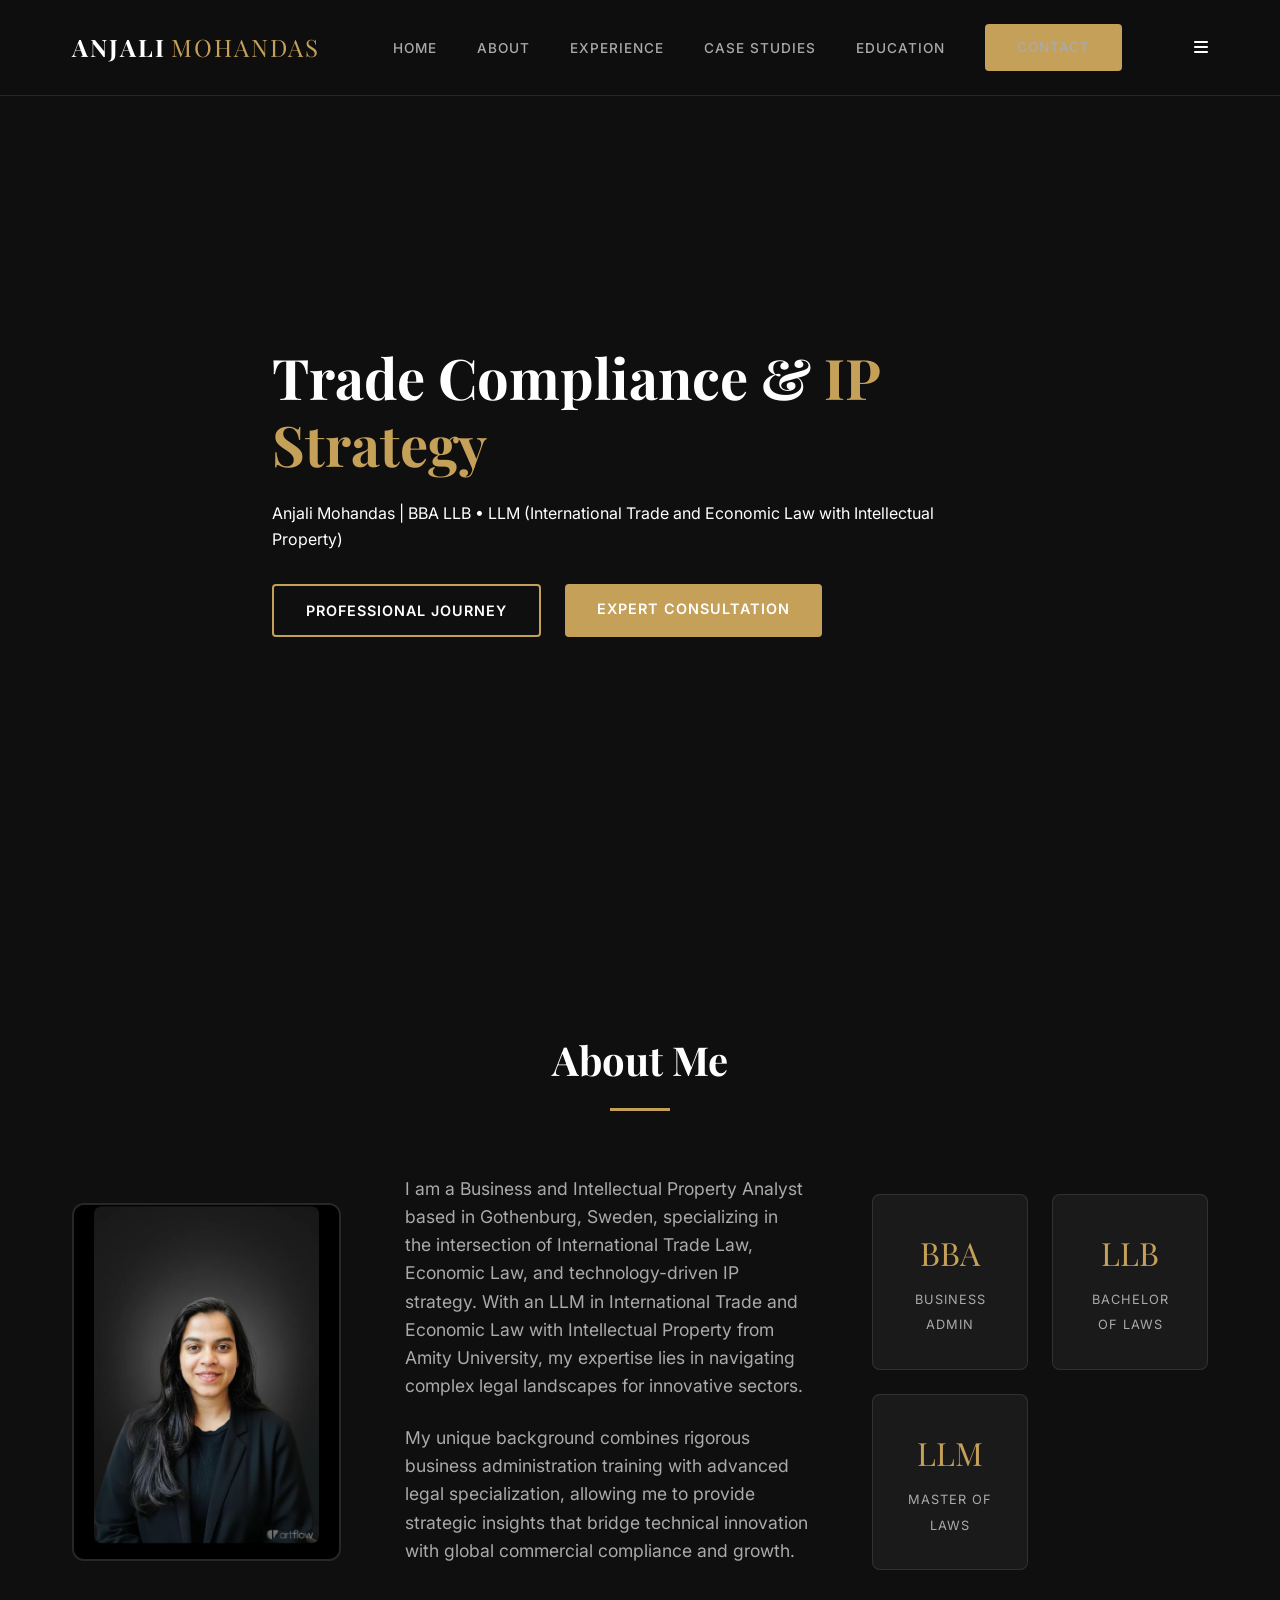
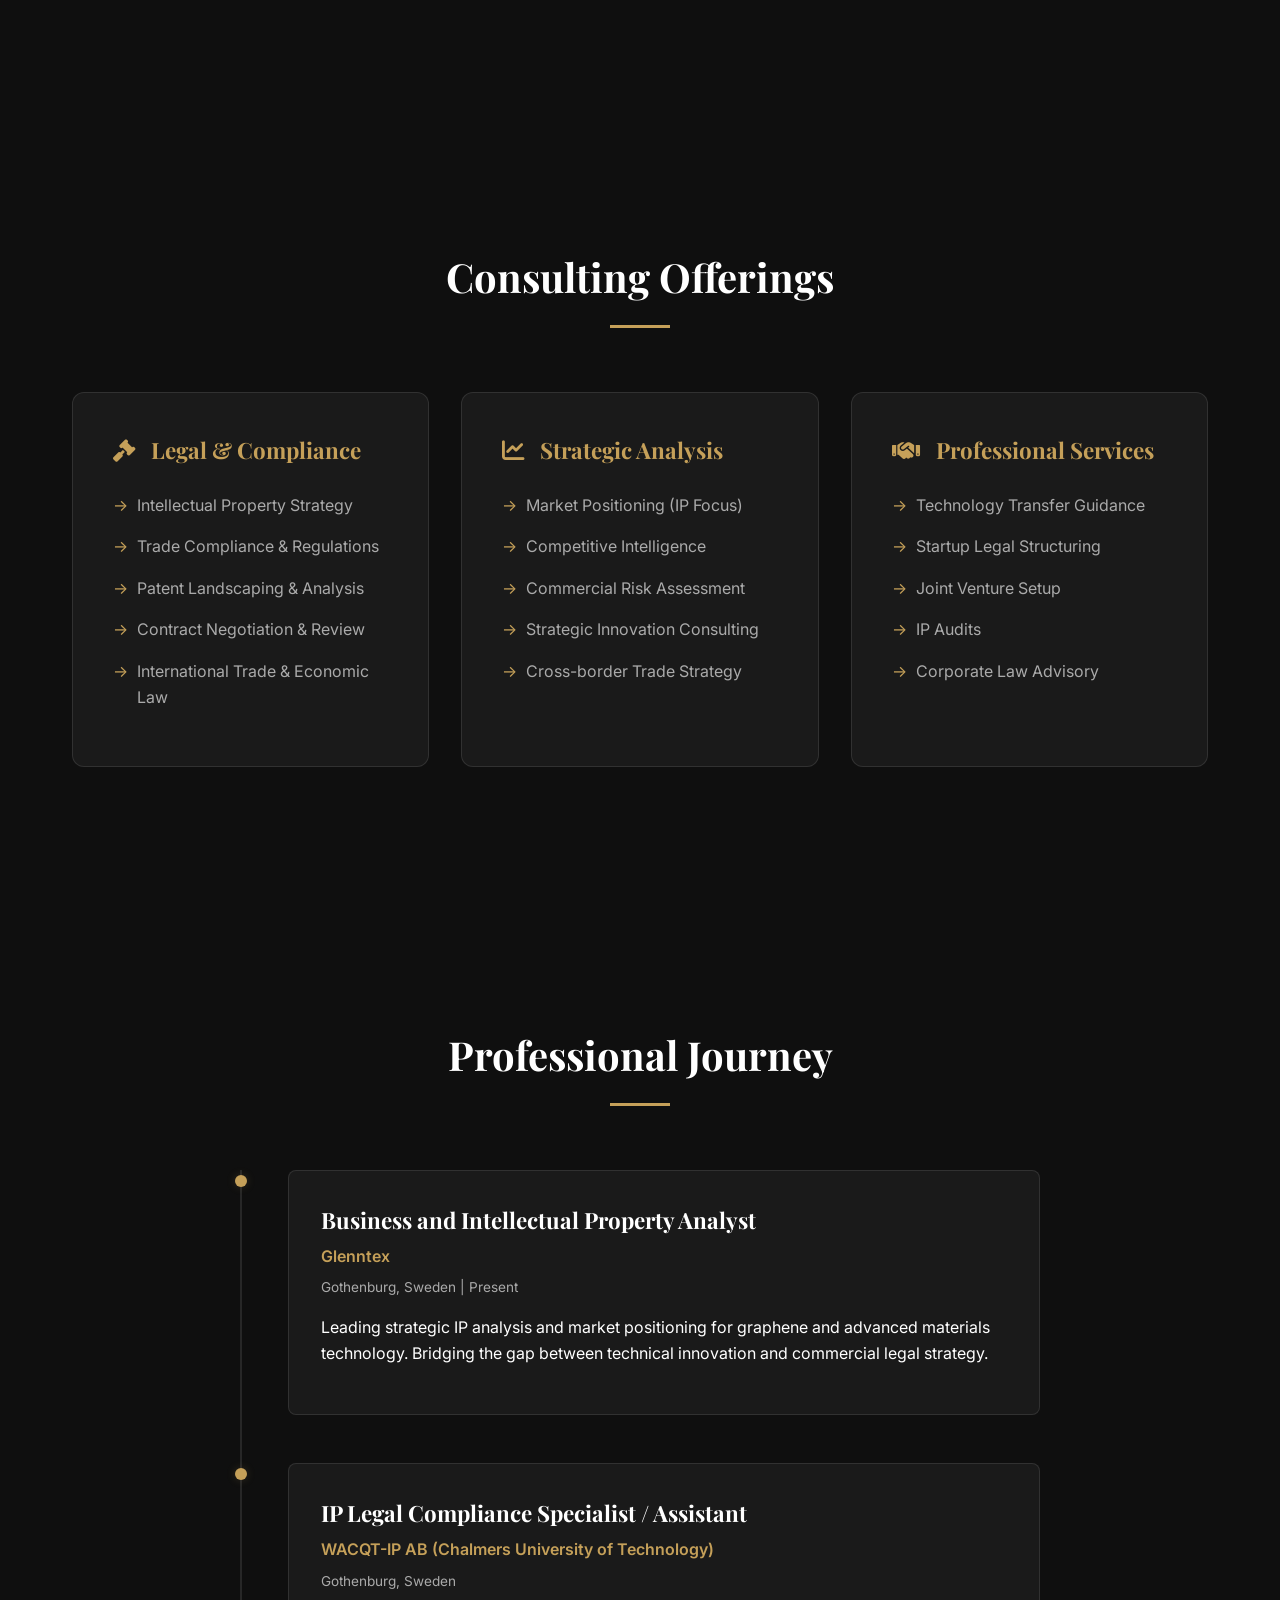
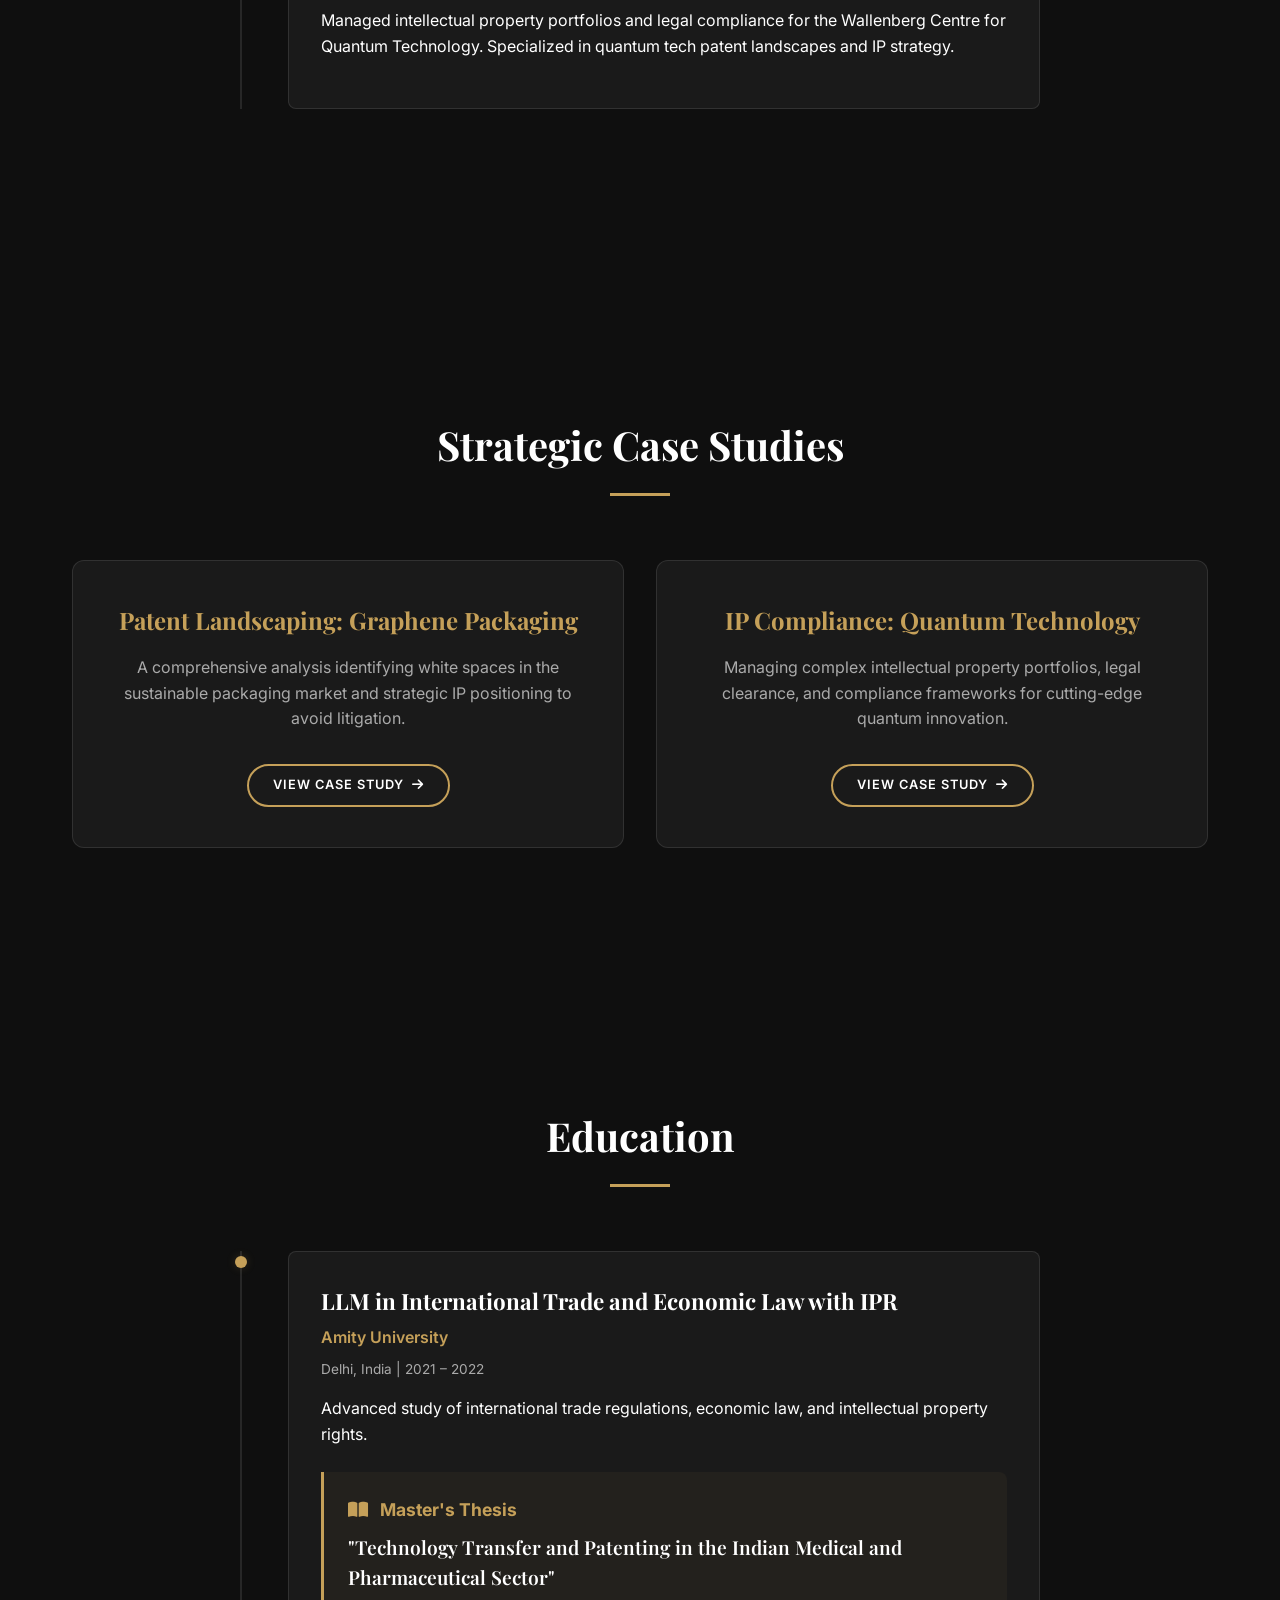
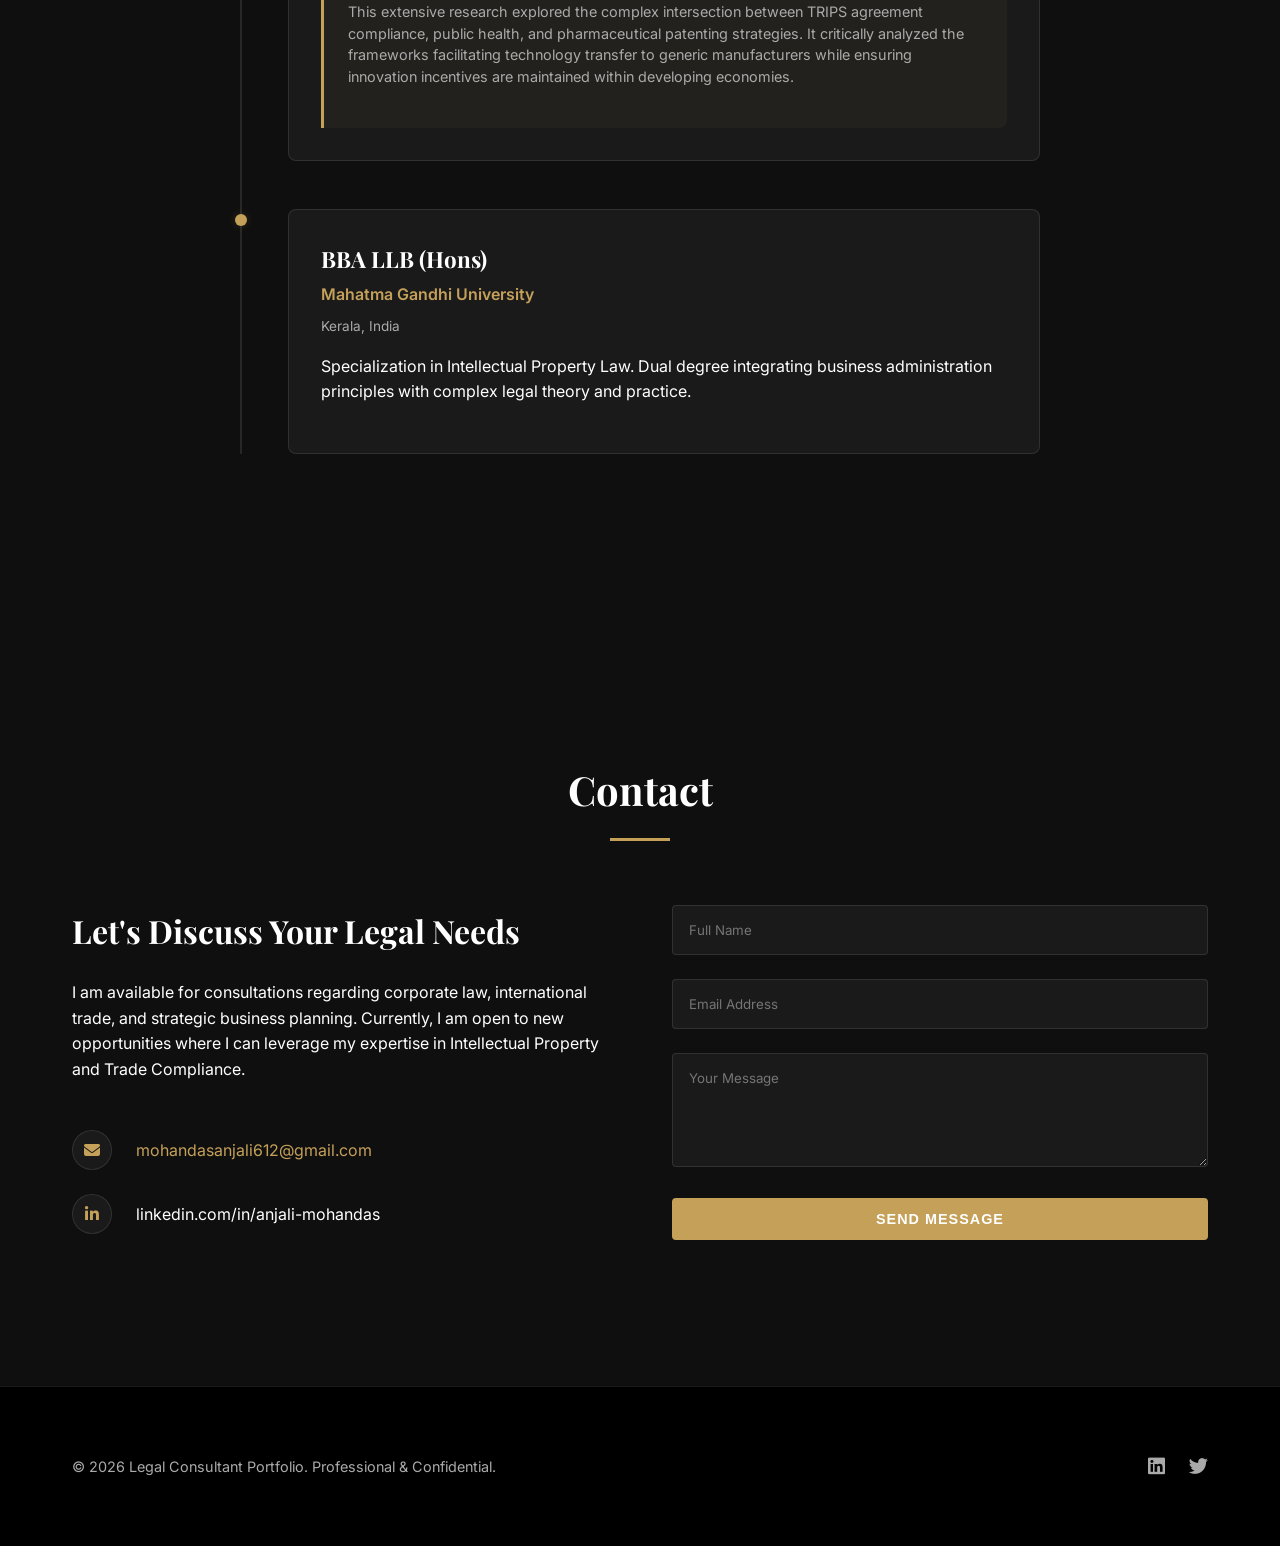
==== commit 93fe947f: "Add files via upload" ====
--- a/index.html
+++ b/index.html
@@ -56,7 +56,11 @@
                 <h2 class="title">About Me</h2>
                 <div class="underline"></div>
             </div>
-            <div class="about-grid">
+            <div class="about-grid" style="grid-template-columns: 0.8fr 1.2fr 1fr;">
+                <div class="about-image"
+                    style="position: relative; border-radius: 12px; overflow: hidden; border: 2px solid var(--border-color); aspect-ratio: 3/4; display: flex; align-items: center; justify-content: center;">
+                    <img src="profile.jpg" alt="Anjali Mohandas" style="width: 100%; height: 100%; object-fit: cover;">
+                </div>
                 <div class="about-text">
                     <p>I am a Business and Intellectual Property Analyst based in Gothenburg, Sweden, specializing in
                         the intersection of International Trade Law, Economic Law, and technology-driven IP strategy.
@@ -89,12 +93,14 @@
     <section id="skills" class="section skills">
         <div class="container">
             <div class="section-header">
-                <h2 class="title">Skills & Expertise Awareness</h2>
-                <div class="underline"></div>
-            </div>
-            <div class="skills-grid">
-                <div class="skill-category">
-                    <h3><i class="fas fa-gavel"></i> Legal & Compliance</h3>
+                <h2 class="title">Consulting Offerings</h2>
+                <div class="underline"></div>
+            </div>
+            <div class="skills-grid" style="grid-template-columns: repeat(auto-fit, minmax(300px, 1fr)); gap: 2rem;">
+                <div class="skill-category"
+                    style="background: var(--bg-card); padding: 2.5rem; border-radius: 12px; border: 1px solid var(--border-color); transition: all 0.3s ease;">
+                    <h3 style="color: var(--primary-color); font-size: 1.4rem; margin-bottom: 1.5rem;"><i
+                            class="fas fa-gavel"></i> Legal & Compliance</h3>
                     <ul class="skill-list">
                         <li>Intellectual Property Strategy</li>
                         <li>Trade Compliance & Regulations</li>
@@ -103,8 +109,10 @@
                         <li>International Trade & Economic Law</li>
                     </ul>
                 </div>
-                <div class="skill-category">
-                    <h3><i class="fas fa-chart-line"></i> Strategic Analysis</h3>
+                <div class="skill-category"
+                    style="background: var(--bg-card); padding: 2.5rem; border-radius: 12px; border: 1px solid var(--border-color); transition: all 0.3s ease;">
+                    <h3 style="color: var(--primary-color); font-size: 1.4rem; margin-bottom: 1.5rem;"><i
+                            class="fas fa-chart-line"></i> Strategic Analysis</h3>
                     <ul class="skill-list">
                         <li>Market Positioning (IP Focus)</li>
                         <li>Competitive Intelligence</li>
@@ -114,6 +122,18 @@
                     </ul>
                 </div>
 
+                <div class="skill-category"
+                    style="background: var(--bg-card); padding: 2.5rem; border-radius: 12px; border: 1px solid var(--border-color); transition: all 0.3s ease;">
+                    <h3 style="color: var(--primary-color); font-size: 1.4rem; margin-bottom: 1.5rem;"><i
+                            class="fas fa-handshake"></i> Professional Services</h3>
+                    <ul class="skill-list">
+                        <li>Technology Transfer Guidance</li>
+                        <li>Startup Legal Structuring</li>
+                        <li>Joint Venture Setup</li>
+                        <li>IP Audits</li>
+                        <li>Corporate Law Advisory</li>
+                    </ul>
+                </div>
             </div>
         </div>
     </section>
@@ -200,8 +220,22 @@
                         <p class="company">Amity University</p>
                         <p class="date">Delhi, India | 2021 – 2022</p>
                         <p>Advanced study of international trade regulations, economic law, and intellectual property
-                            rights. Master's Thesis: "Technology transfer and patenting in indian medical and
-                            pharmaceutical sector".</p>
+                            rights.</p>
+
+                        <!-- Master's Thesis Highlight -->
+                        <div
+                            style="margin-top: 1.5rem; background: rgba(197, 160, 89, 0.05); border-left: 3px solid var(--primary-color); padding: 1.5rem; border-radius: 0 8px 8px 0;">
+                            <h4 style="color: var(--primary-color); margin-bottom: 0.5rem; font-size: 1.1rem;"><i
+                                    class="fas fa-book-open" style="margin-right: 8px;"></i> Master's Thesis</h4>
+                            <p
+                                style="font-weight: 600; font-family: 'Playfair Display', serif; font-size: 1.2rem; margin-bottom: 0.5rem;">
+                                "Technology Transfer and Patenting in the Indian Medical and Pharmaceutical Sector"</p>
+                            <p style="font-size: 0.9rem; color: var(--text-muted); line-height: 1.5;">This extensive
+                                research explored the complex intersection between TRIPS agreement compliance, public
+                                health, and pharmaceutical patenting strategies. It critically analyzed the frameworks
+                                facilitating technology transfer to generic manufacturers while ensuring innovation
+                                incentives are maintained within developing economies.</p>
+                        </div>
                     </div>
                 </div>
                 <div class="timeline-item">
@@ -242,15 +276,15 @@
                         </div>
                     </div>
                 </div>
-                <form class="contact-form">
+                <form class="contact-form" action="https://formspree.io/f/xyzkpzro" method="POST">
                     <div class="form-group">
-                        <input type="text" placeholder="Full Name" required>
+                        <input type="text" name="name" placeholder="Full Name" required>
                     </div>
                     <div class="form-group">
-                        <input type="email" placeholder="Email Address" required>
+                        <input type="email" name="email" placeholder="Email Address" required>
                     </div>
                     <div class="form-group">
-                        <textarea placeholder="Your Message" rows="5" required></textarea>
+                        <textarea name="message" placeholder="Your Message" rows="5" required></textarea>
                     </div>
                     <button type="submit" class="btn btn-primary full-width">Send Message</button>
                 </form>
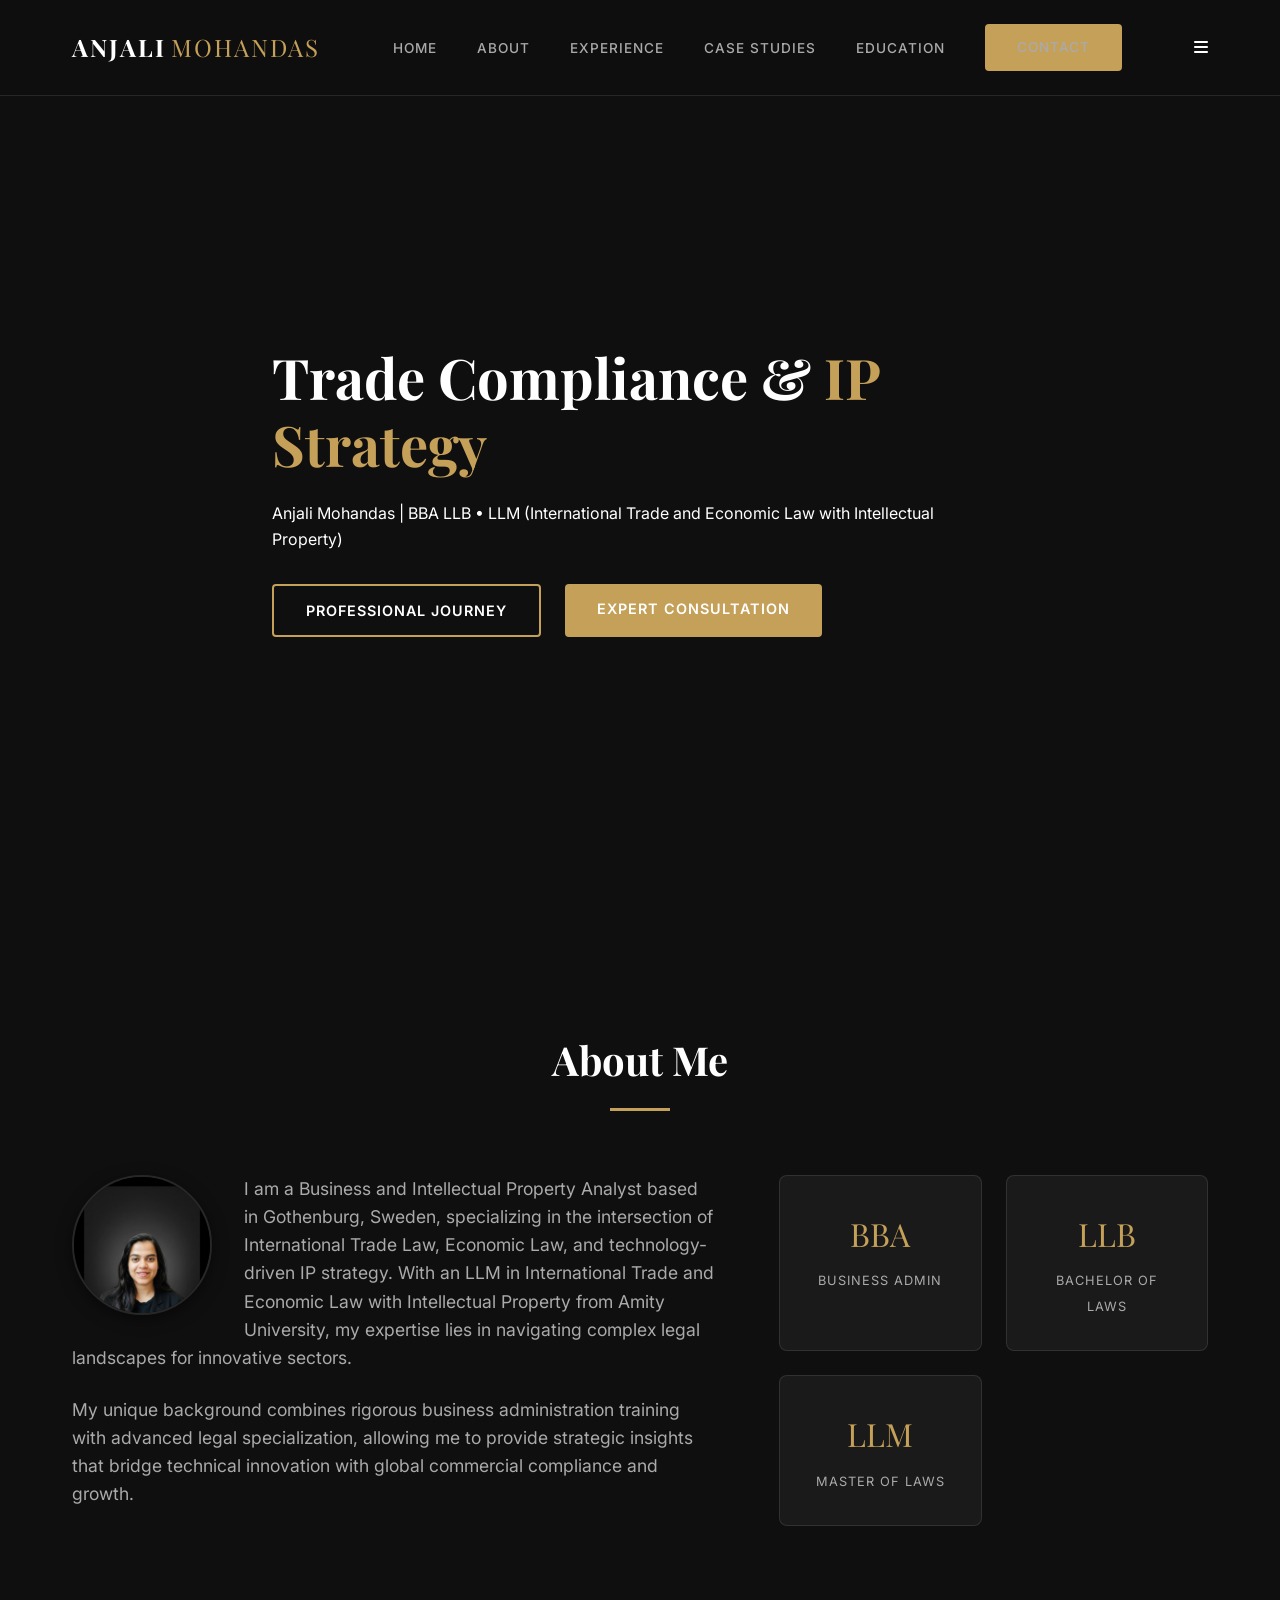
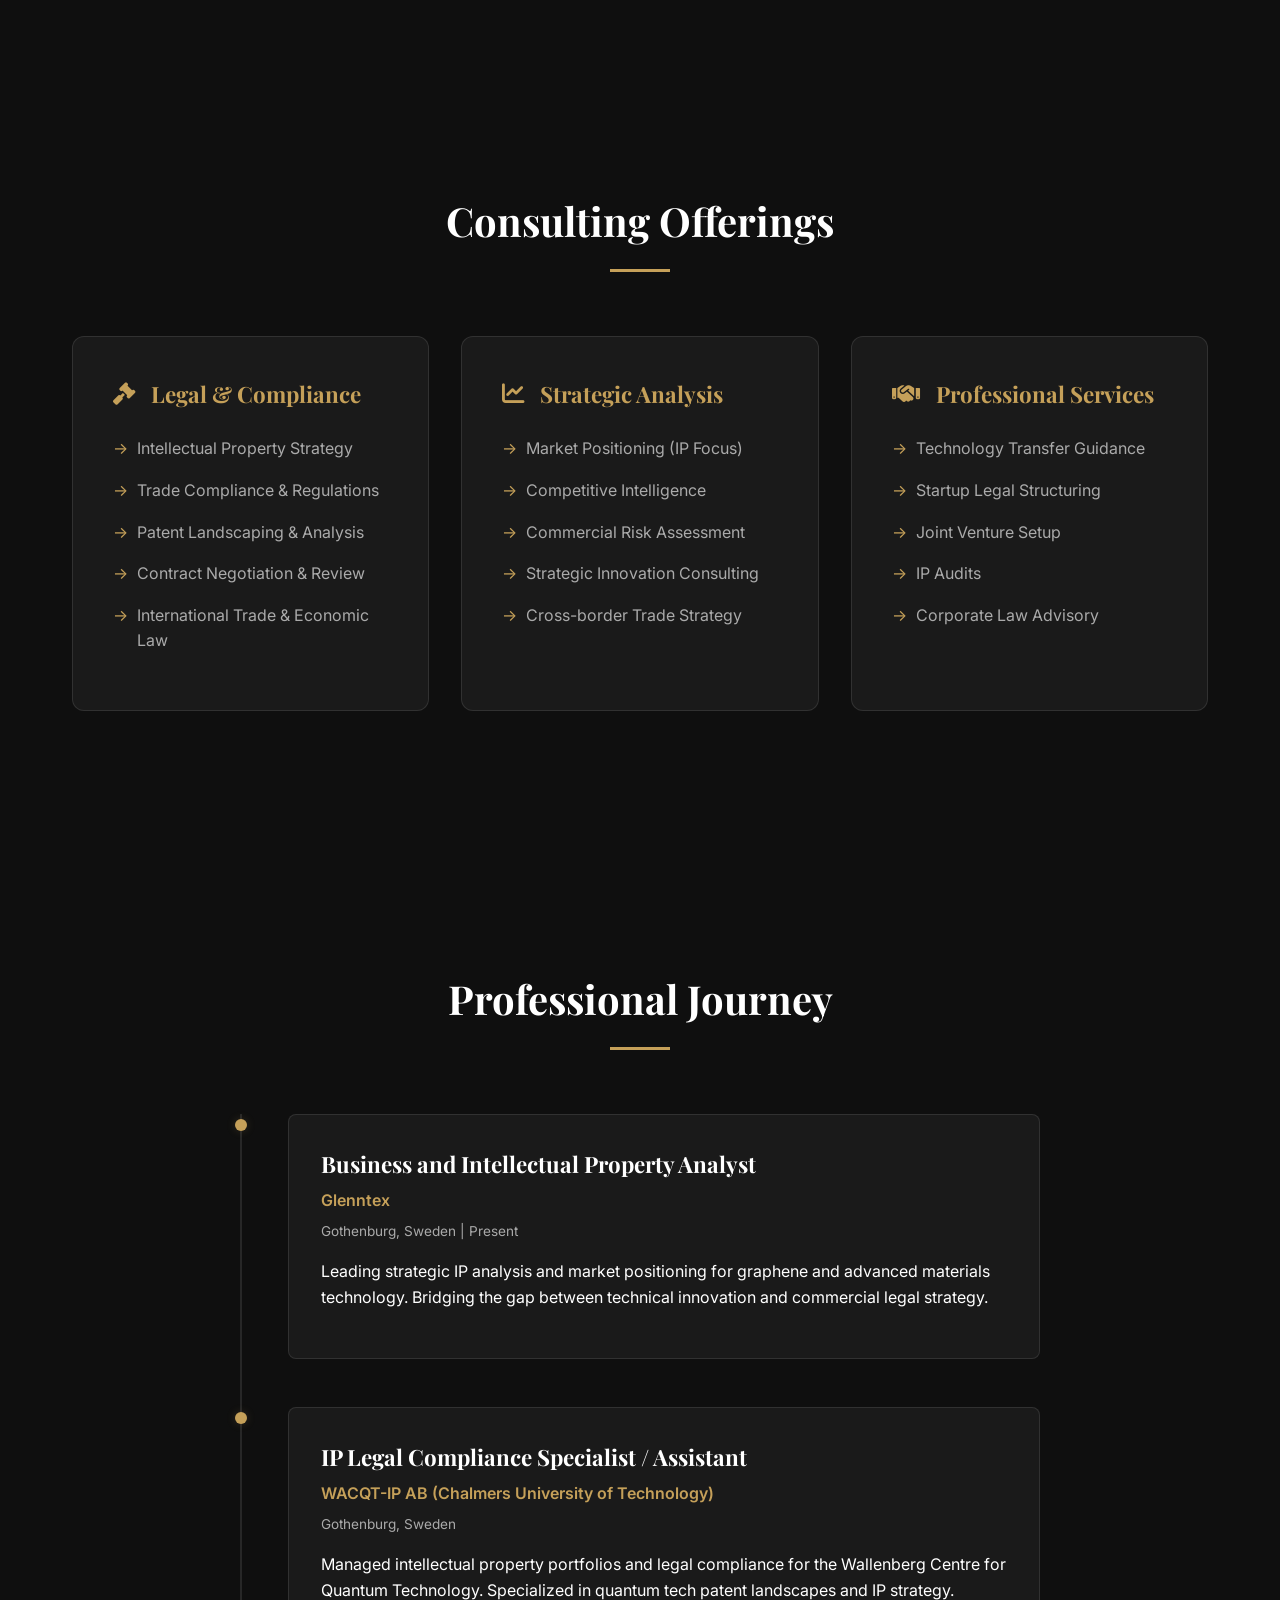
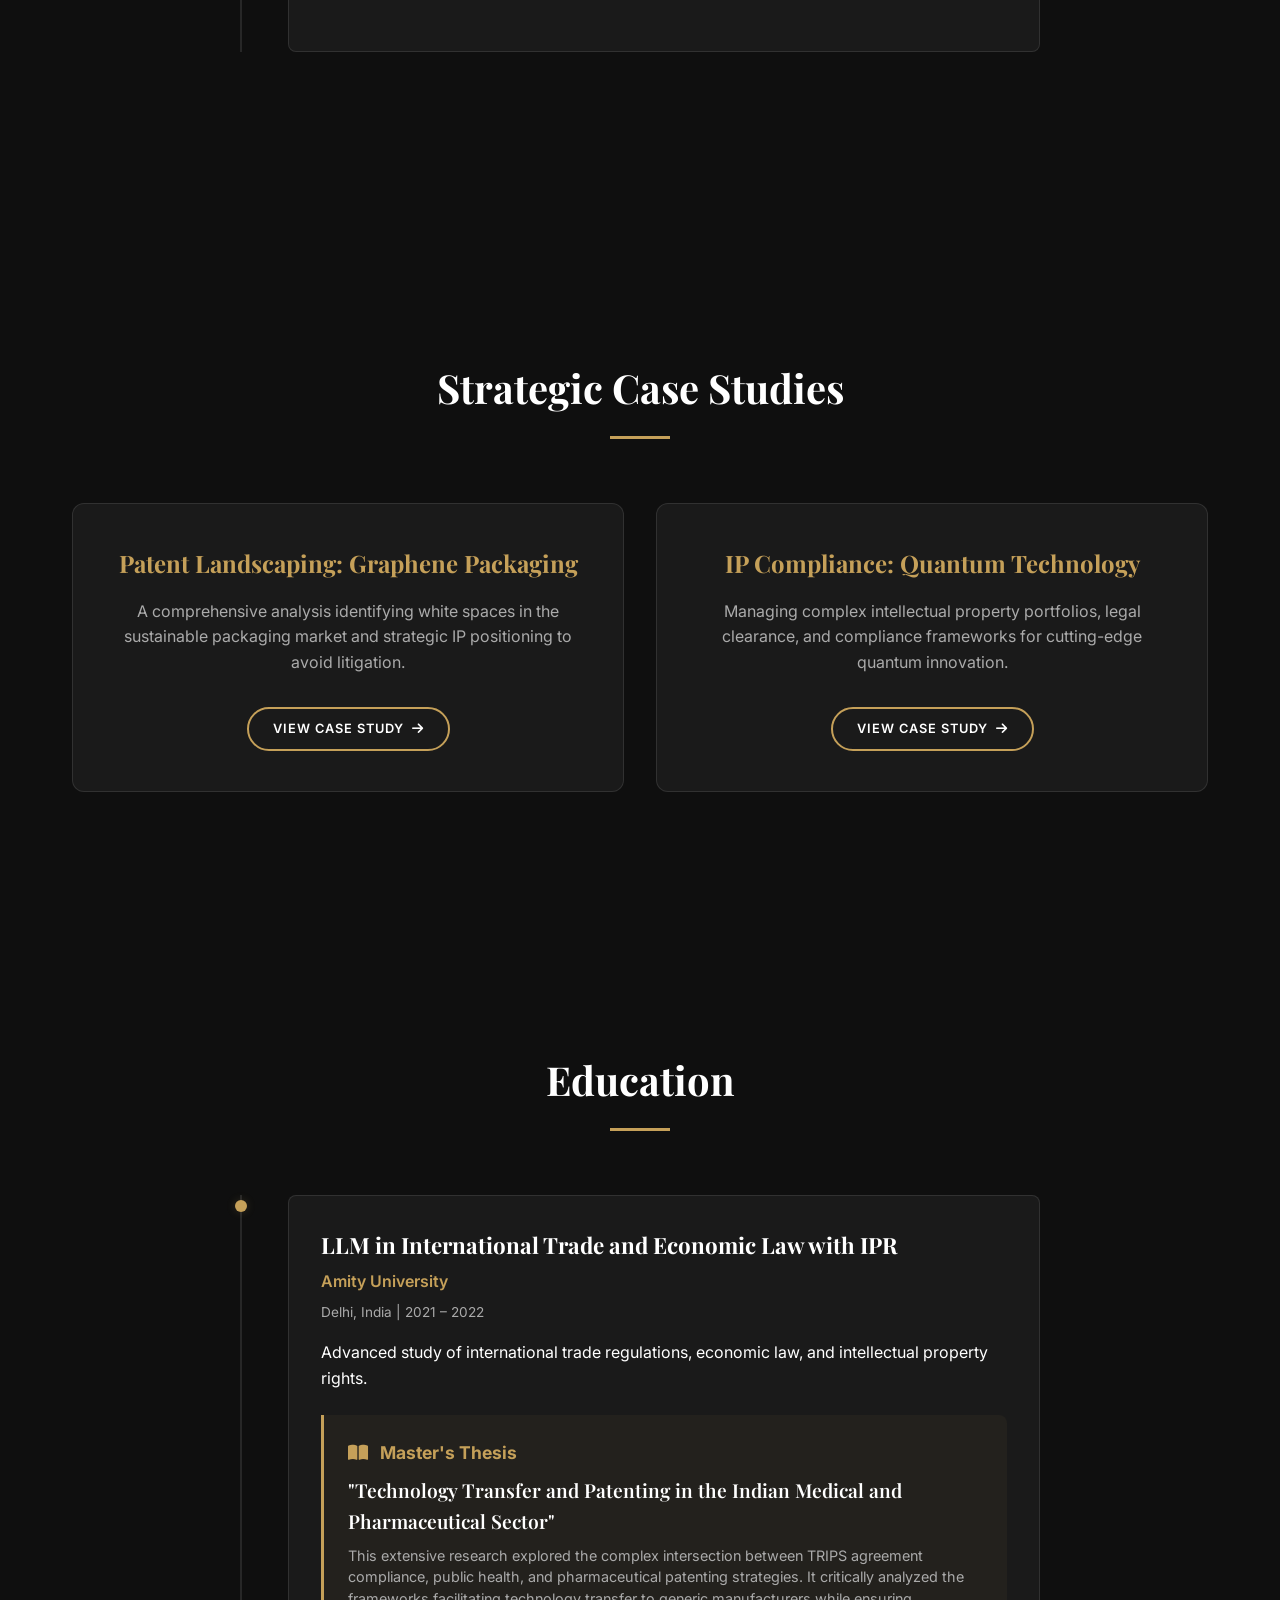
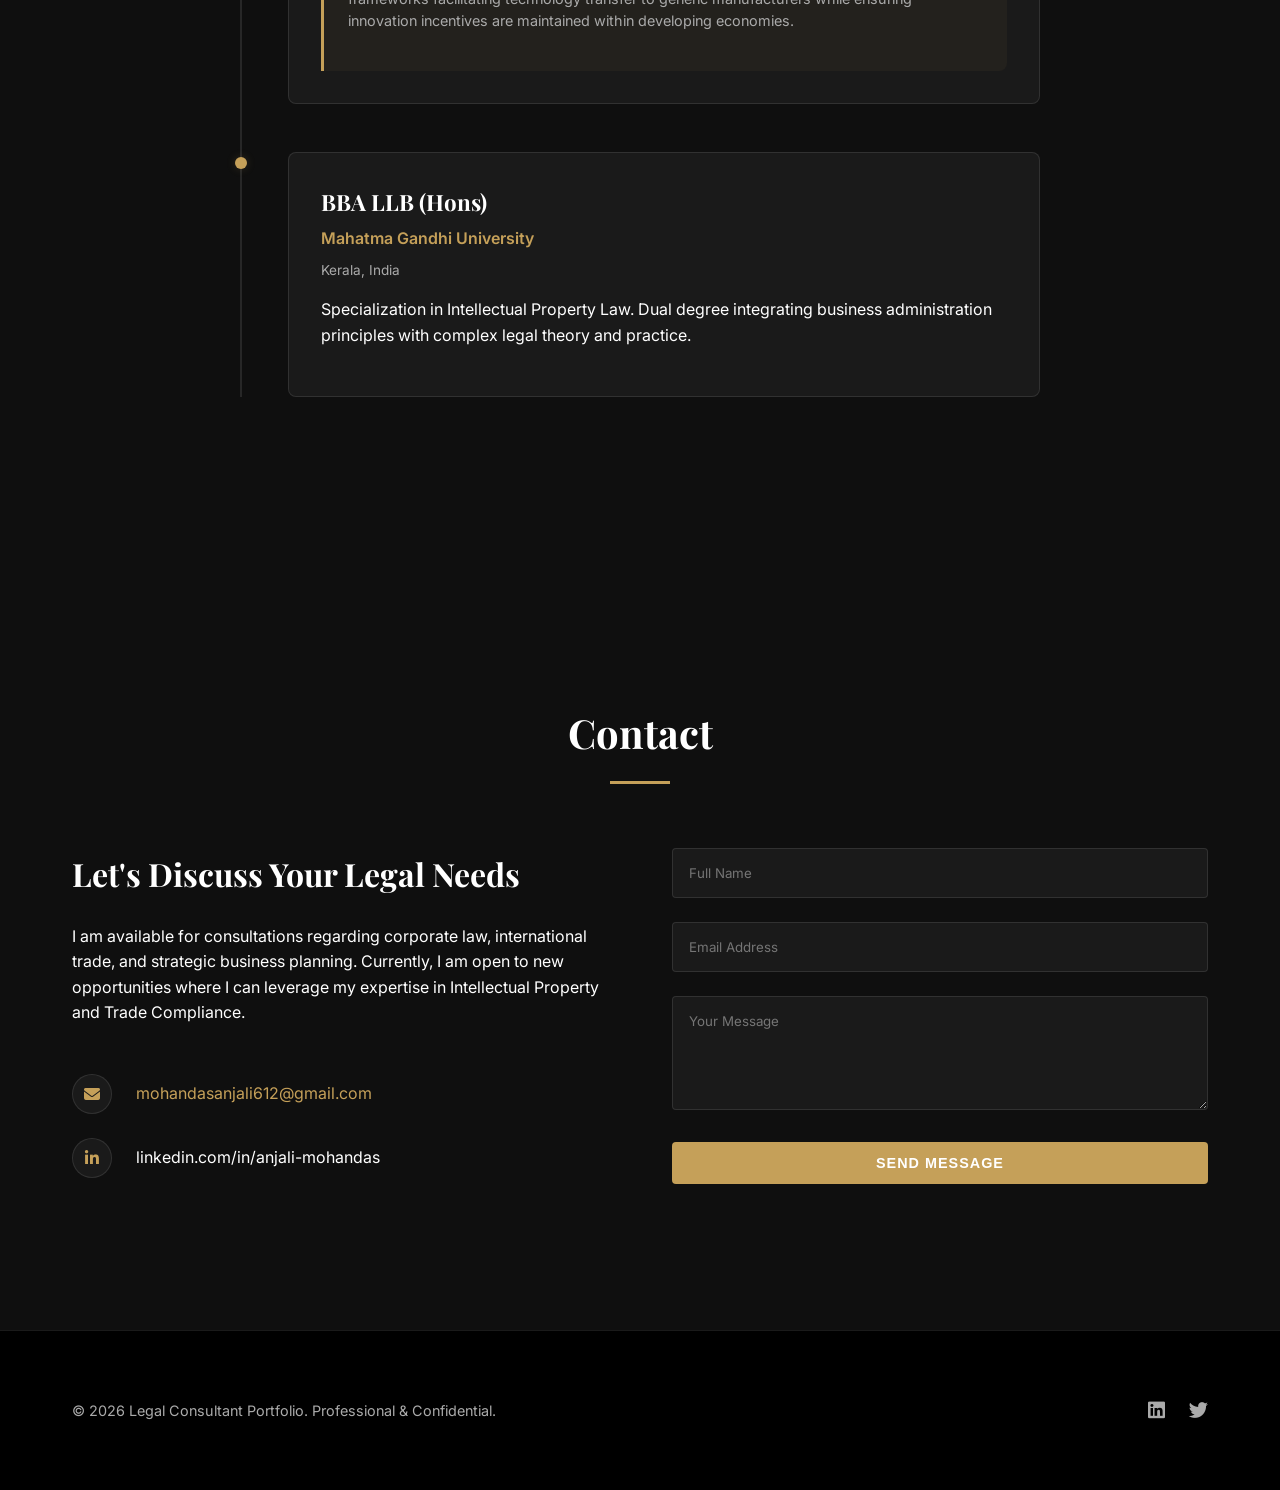
==== commit 6d42ab11: "Add files via upload" ====
--- a/index.html
+++ b/index.html
@@ -56,12 +56,10 @@
                 <h2 class="title">About Me</h2>
                 <div class="underline"></div>
             </div>
-            <div class="about-grid" style="grid-template-columns: 0.8fr 1.2fr 1fr;">
-                <div class="about-image"
-                    style="position: relative; border-radius: 12px; overflow: hidden; border: 2px solid var(--border-color); aspect-ratio: 3/4; display: flex; align-items: center; justify-content: center;">
-                    <img src="profile.jpg" alt="Anjali Mohandas" style="width: 100%; height: 100%; object-fit: cover;">
-                </div>
+            <div class="about-grid" style="align-items: start;">
                 <div class="about-text">
+                    <img src="profile.jpg" alt="Anjali Mohandas"
+                        style="float: left; width: 140px; height: 140px; border-radius: 50%; object-fit: cover; object-position: center 20%; margin: 0 2rem 1rem 0; box-shadow: 0 4px 15px rgba(0,0,0,0.5); border: 2px solid var(--border-color);">
                     <p>I am a Business and Intellectual Property Analyst based in Gothenburg, Sweden, specializing in
                         the intersection of International Trade Law, Economic Law, and technology-driven IP strategy.
                         With an
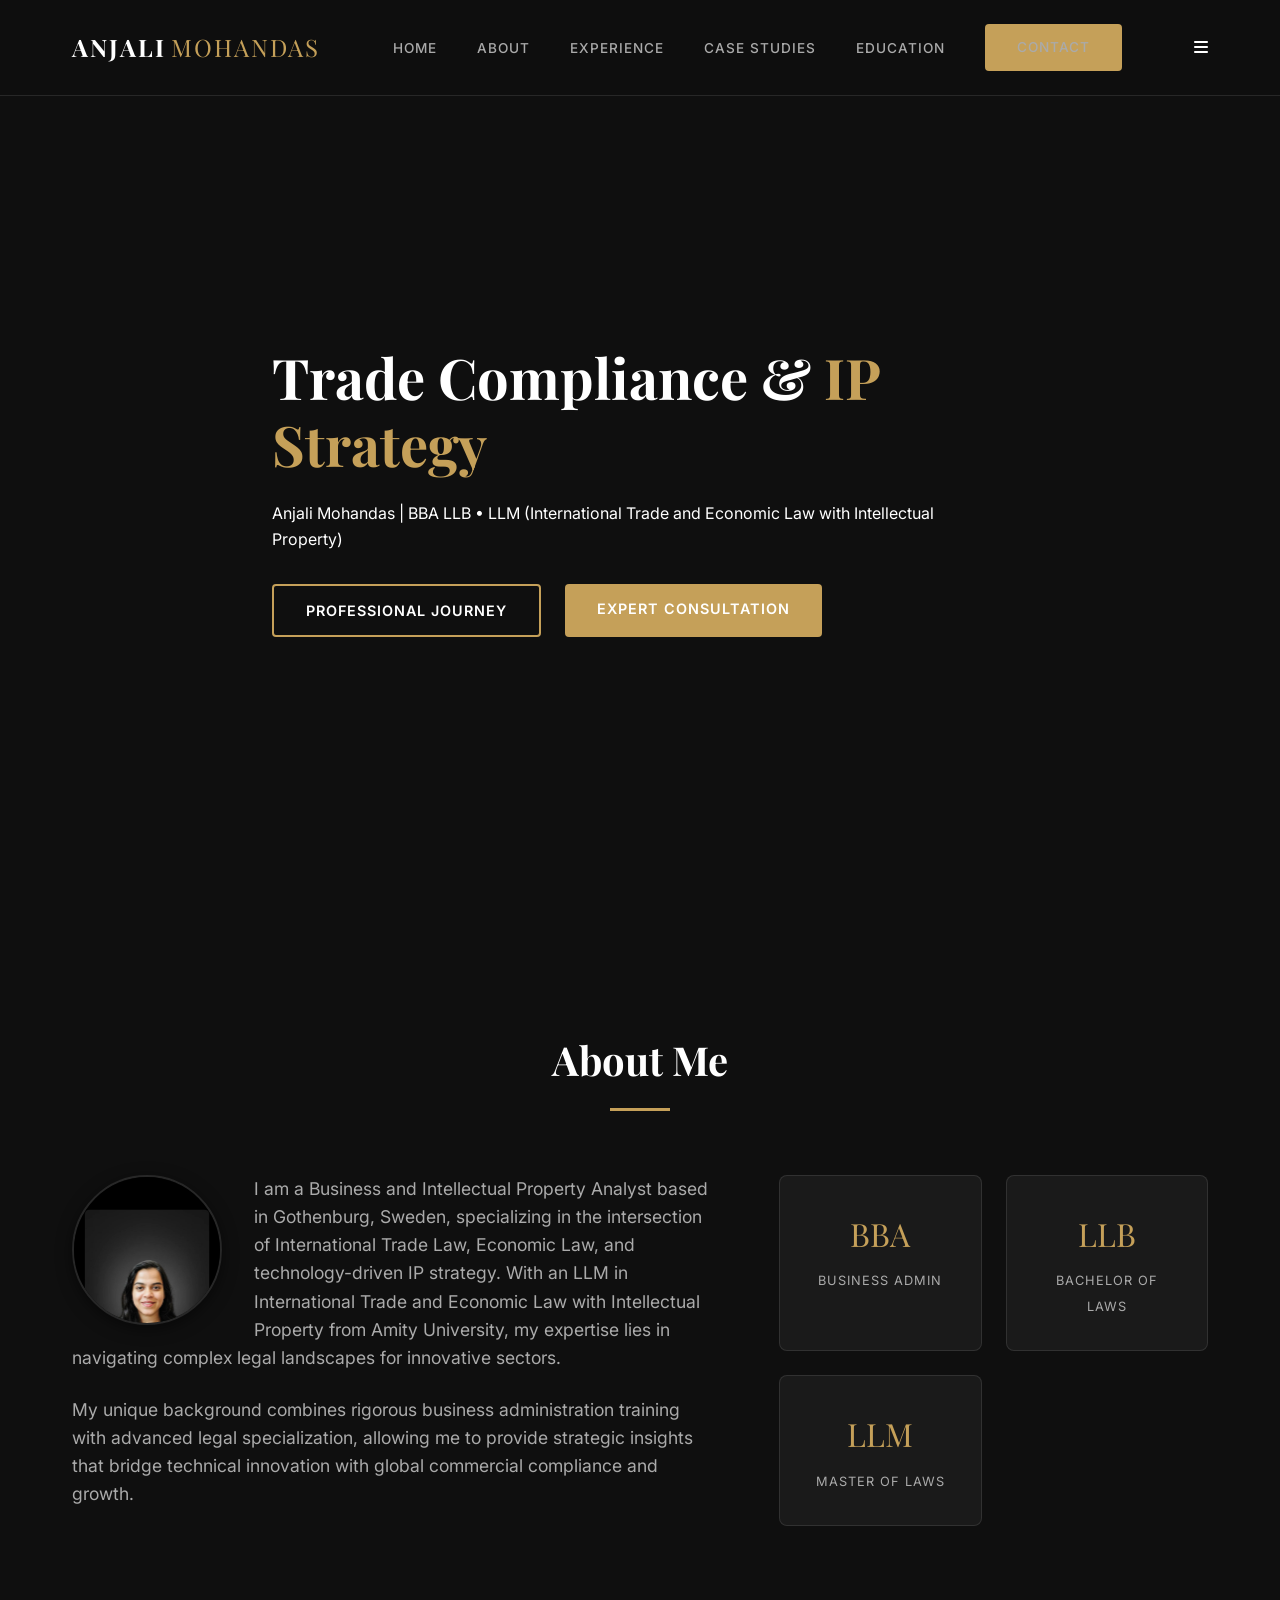
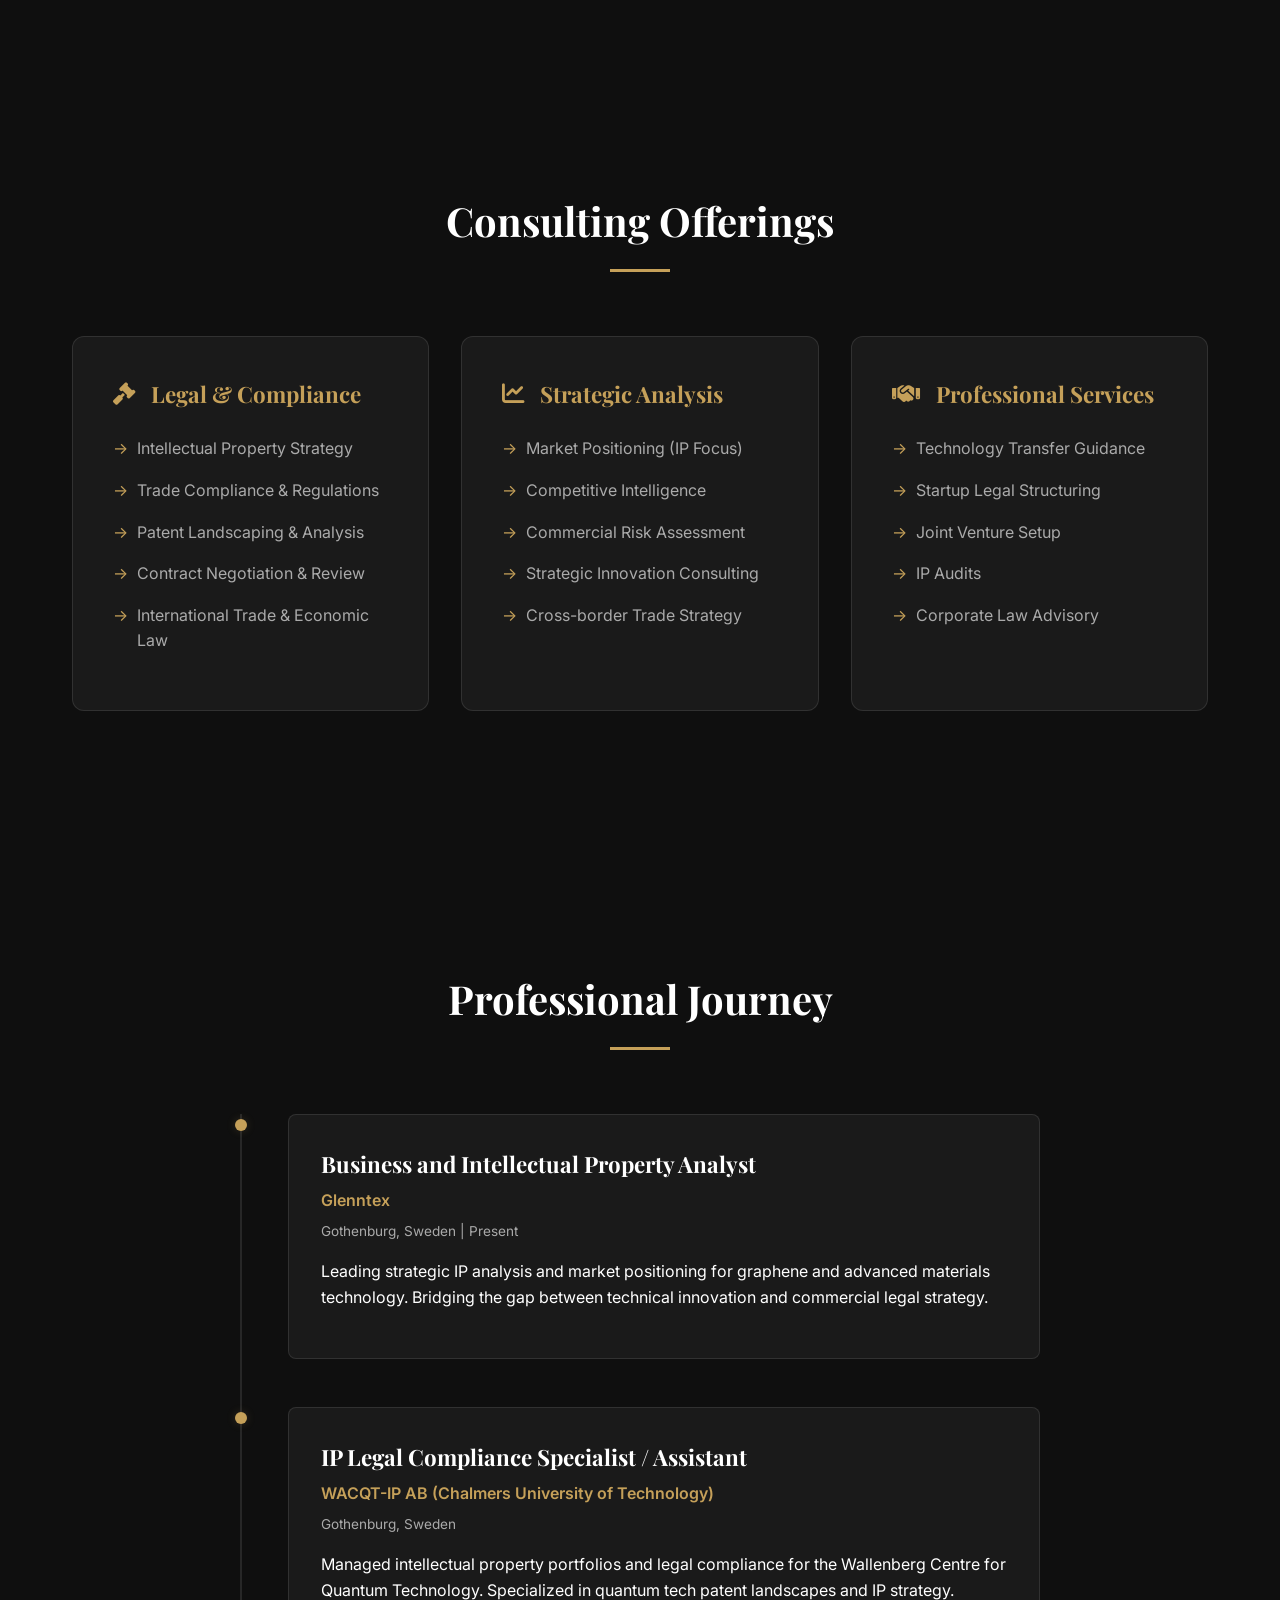
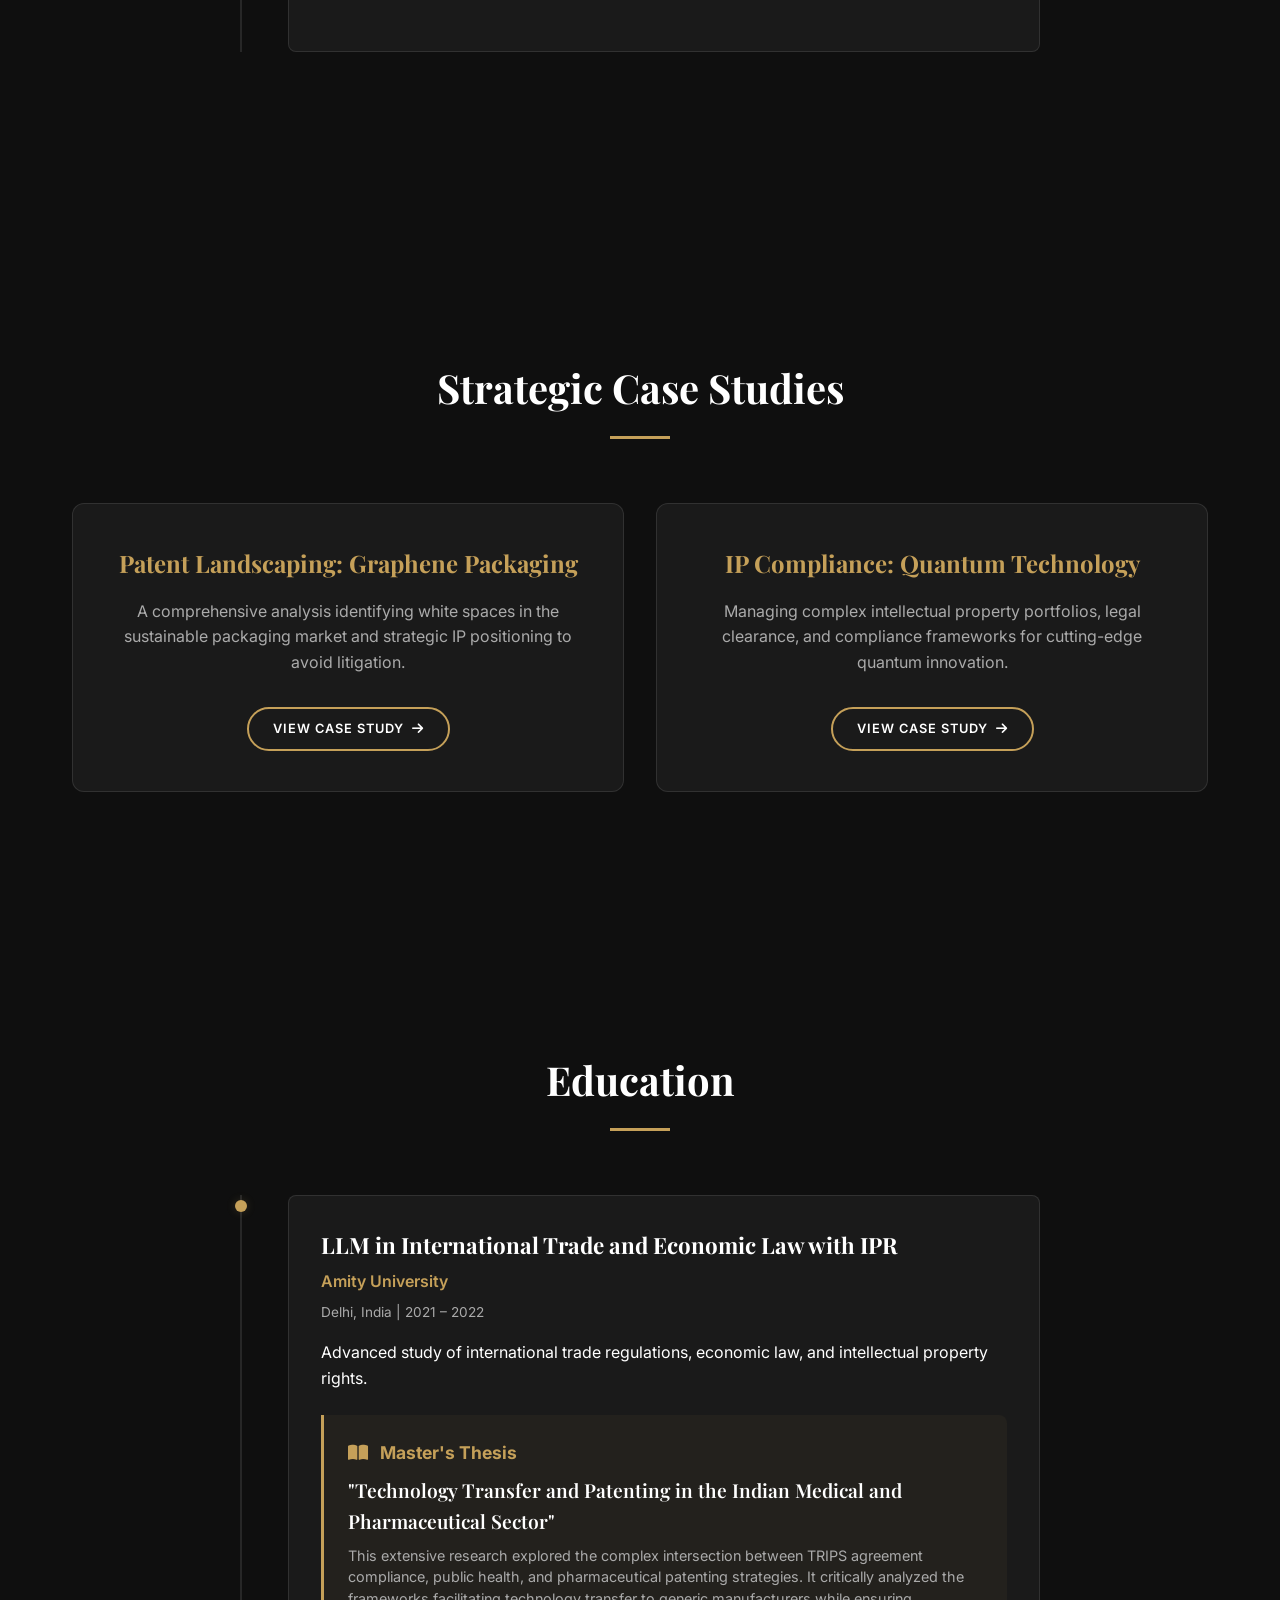
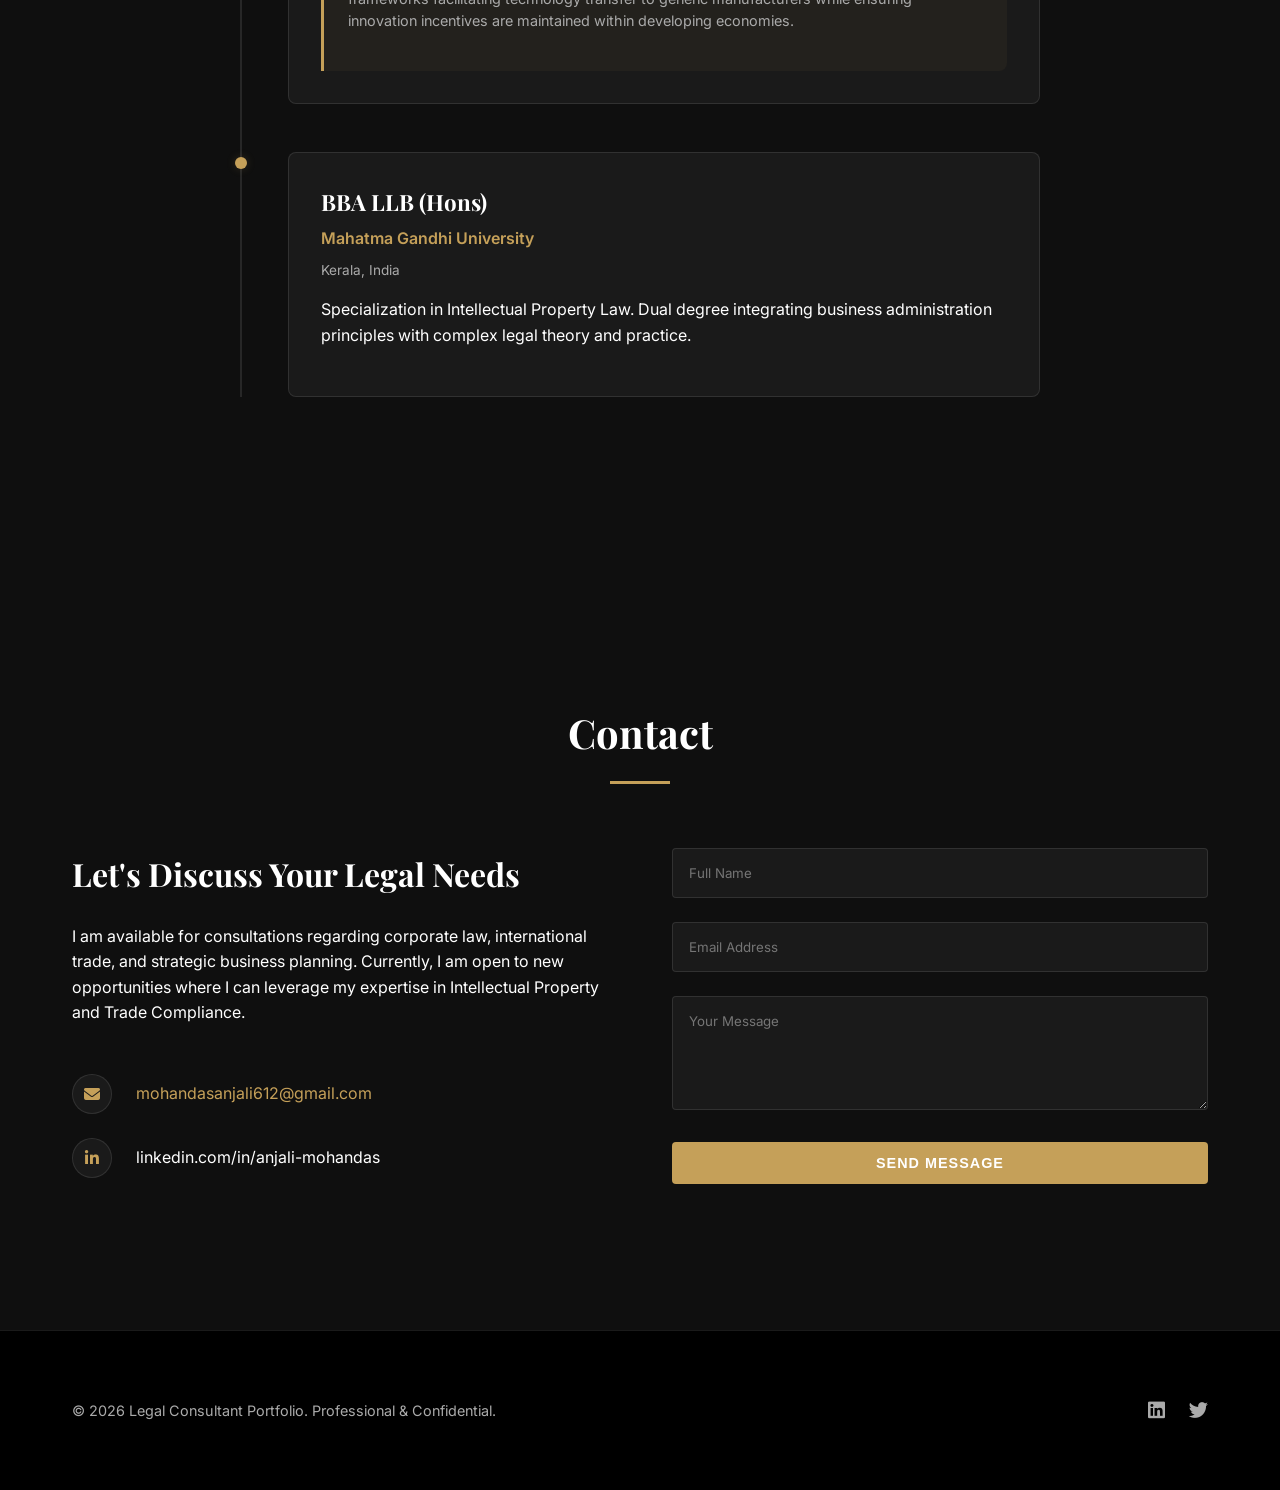
==== commit 78efb3b1: "Add files via upload" ====
--- a/index.html
+++ b/index.html
@@ -59,7 +59,7 @@
             <div class="about-grid" style="align-items: start;">
                 <div class="about-text">
                     <img src="profile.jpg" alt="Anjali Mohandas"
-                        style="float: left; width: 140px; height: 140px; border-radius: 50%; object-fit: cover; object-position: center 20%; margin: 0 2rem 1rem 0; box-shadow: 0 4px 15px rgba(0,0,0,0.5); border: 2px solid var(--border-color);">
+                        style="float: left; width: 150px; height: 150px; border-radius: 50%; object-fit: cover; object-position: center top; margin: 0 2rem 1rem 0; box-shadow: 0 4px 15px rgba(0,0,0,0.5); border: 2px solid var(--border-color);">
                     <p>I am a Business and Intellectual Property Analyst based in Gothenburg, Sweden, specializing in
                         the intersection of International Trade Law, Economic Law, and technology-driven IP strategy.
                         With an
